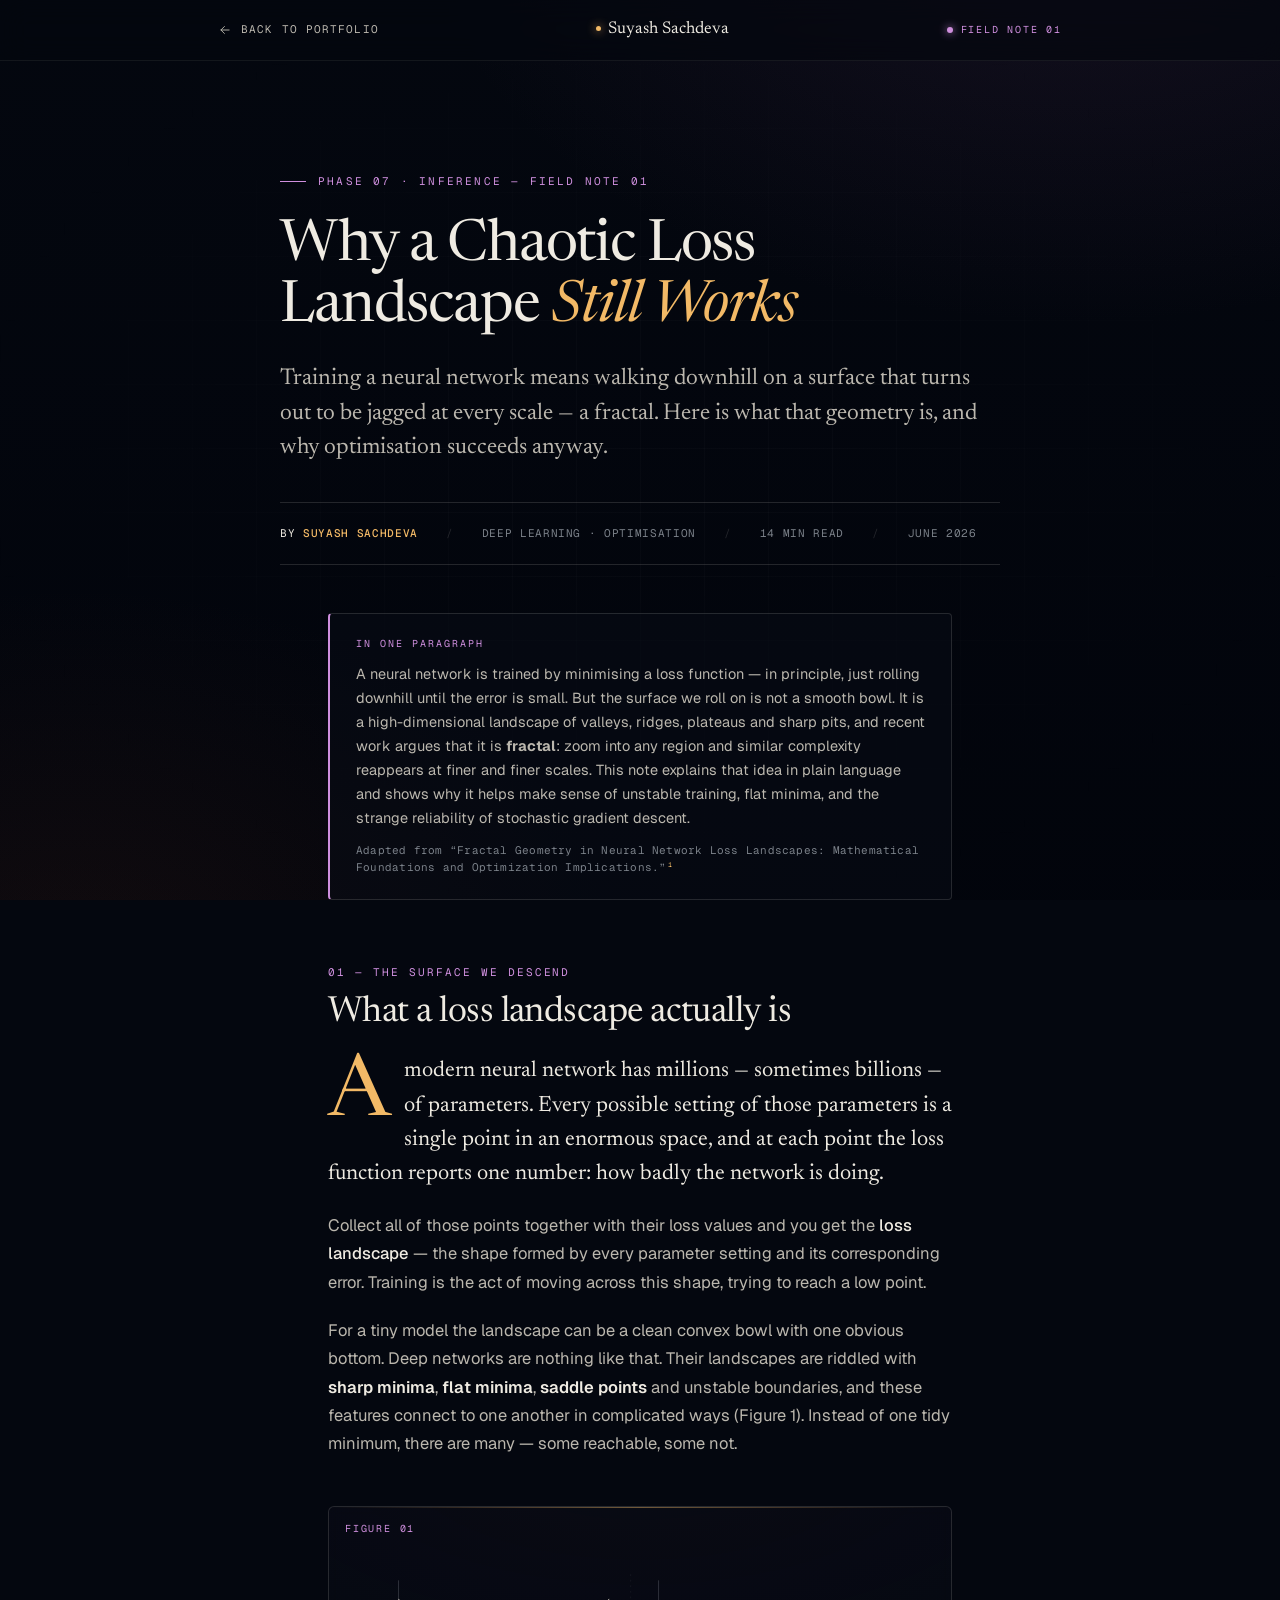
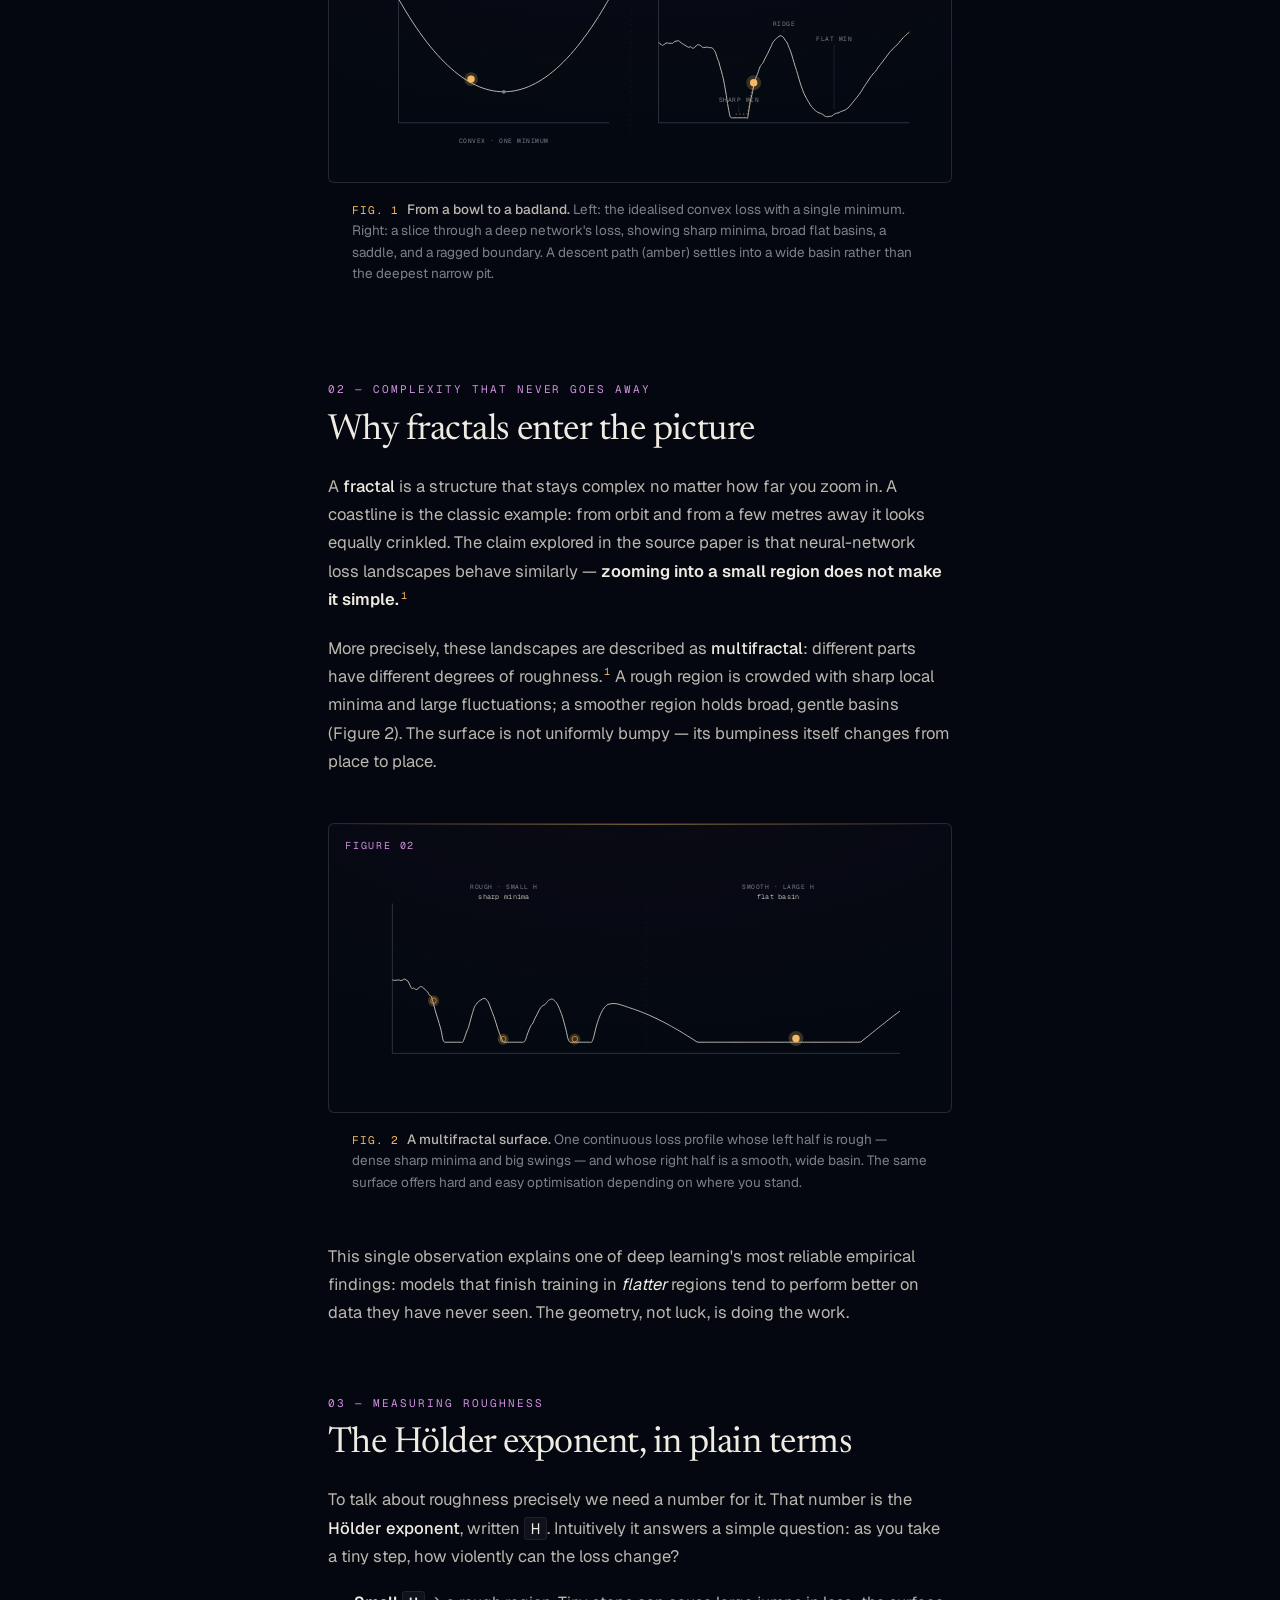
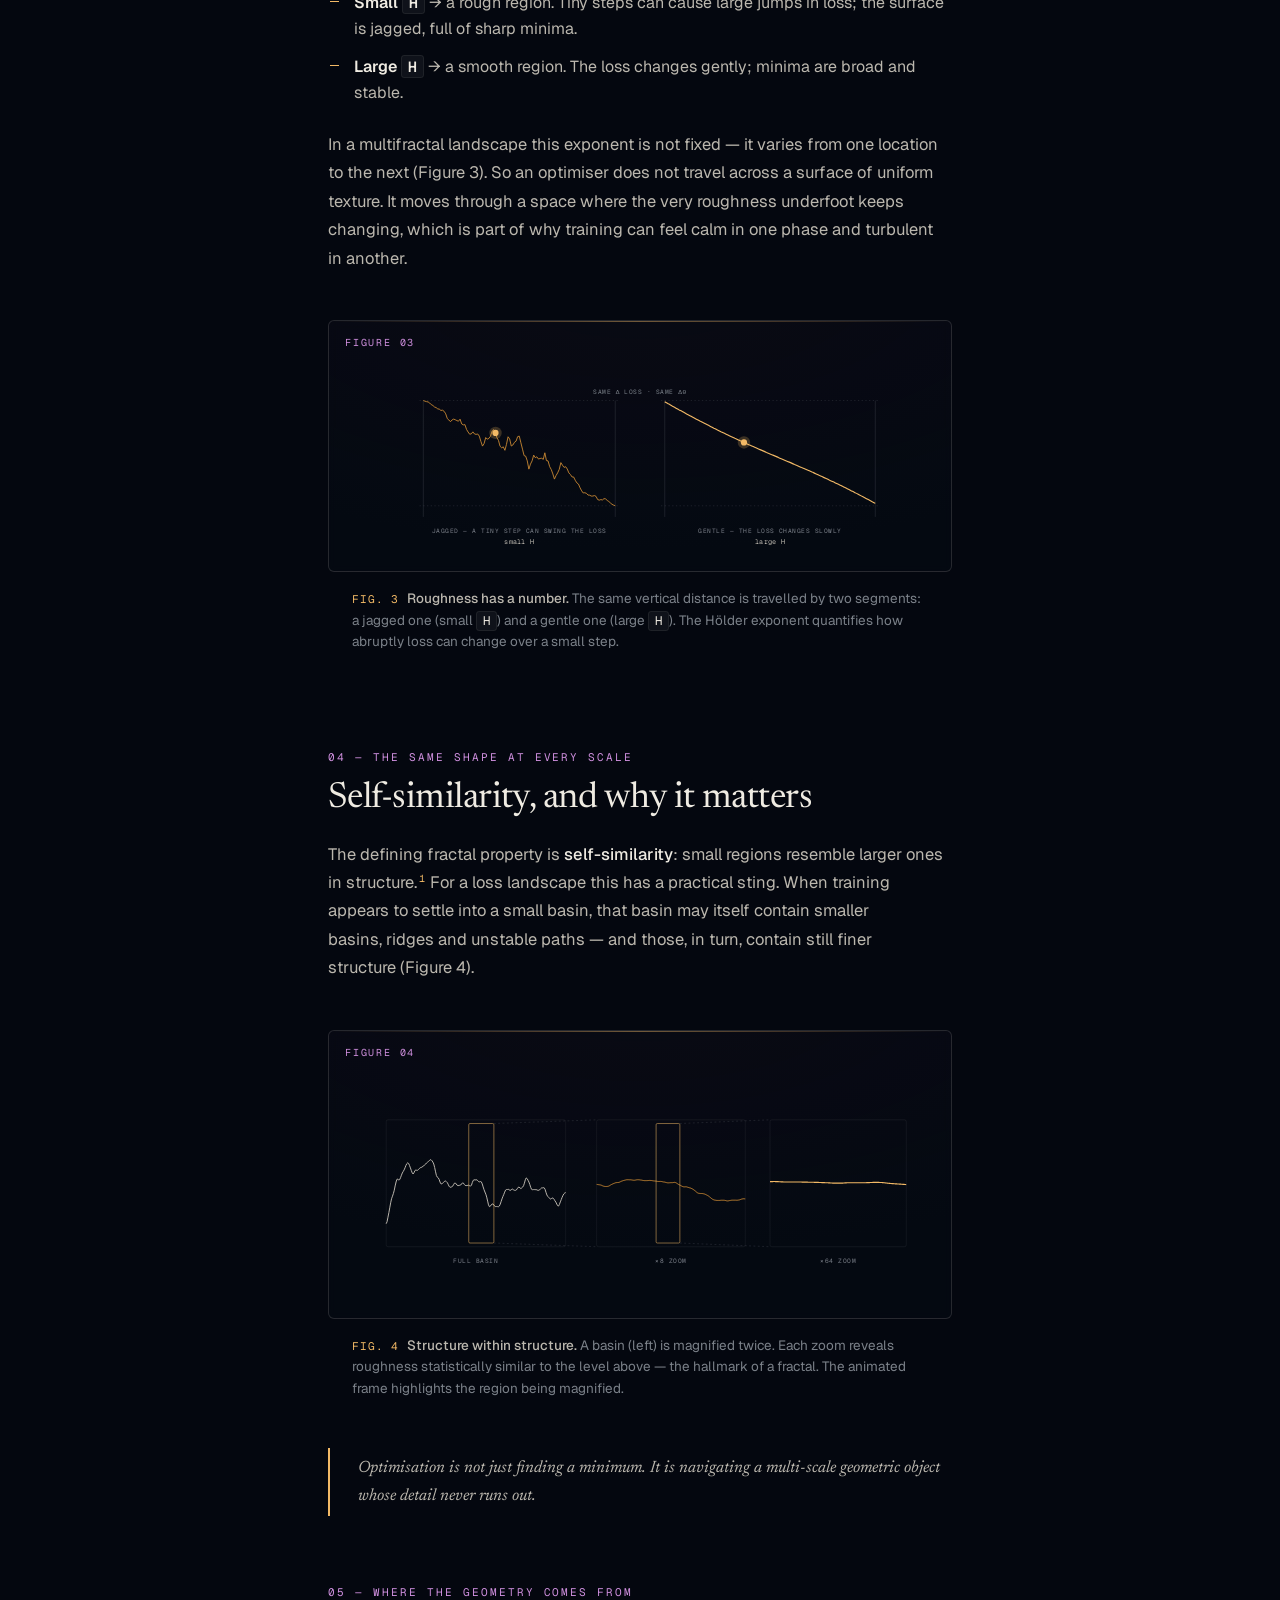
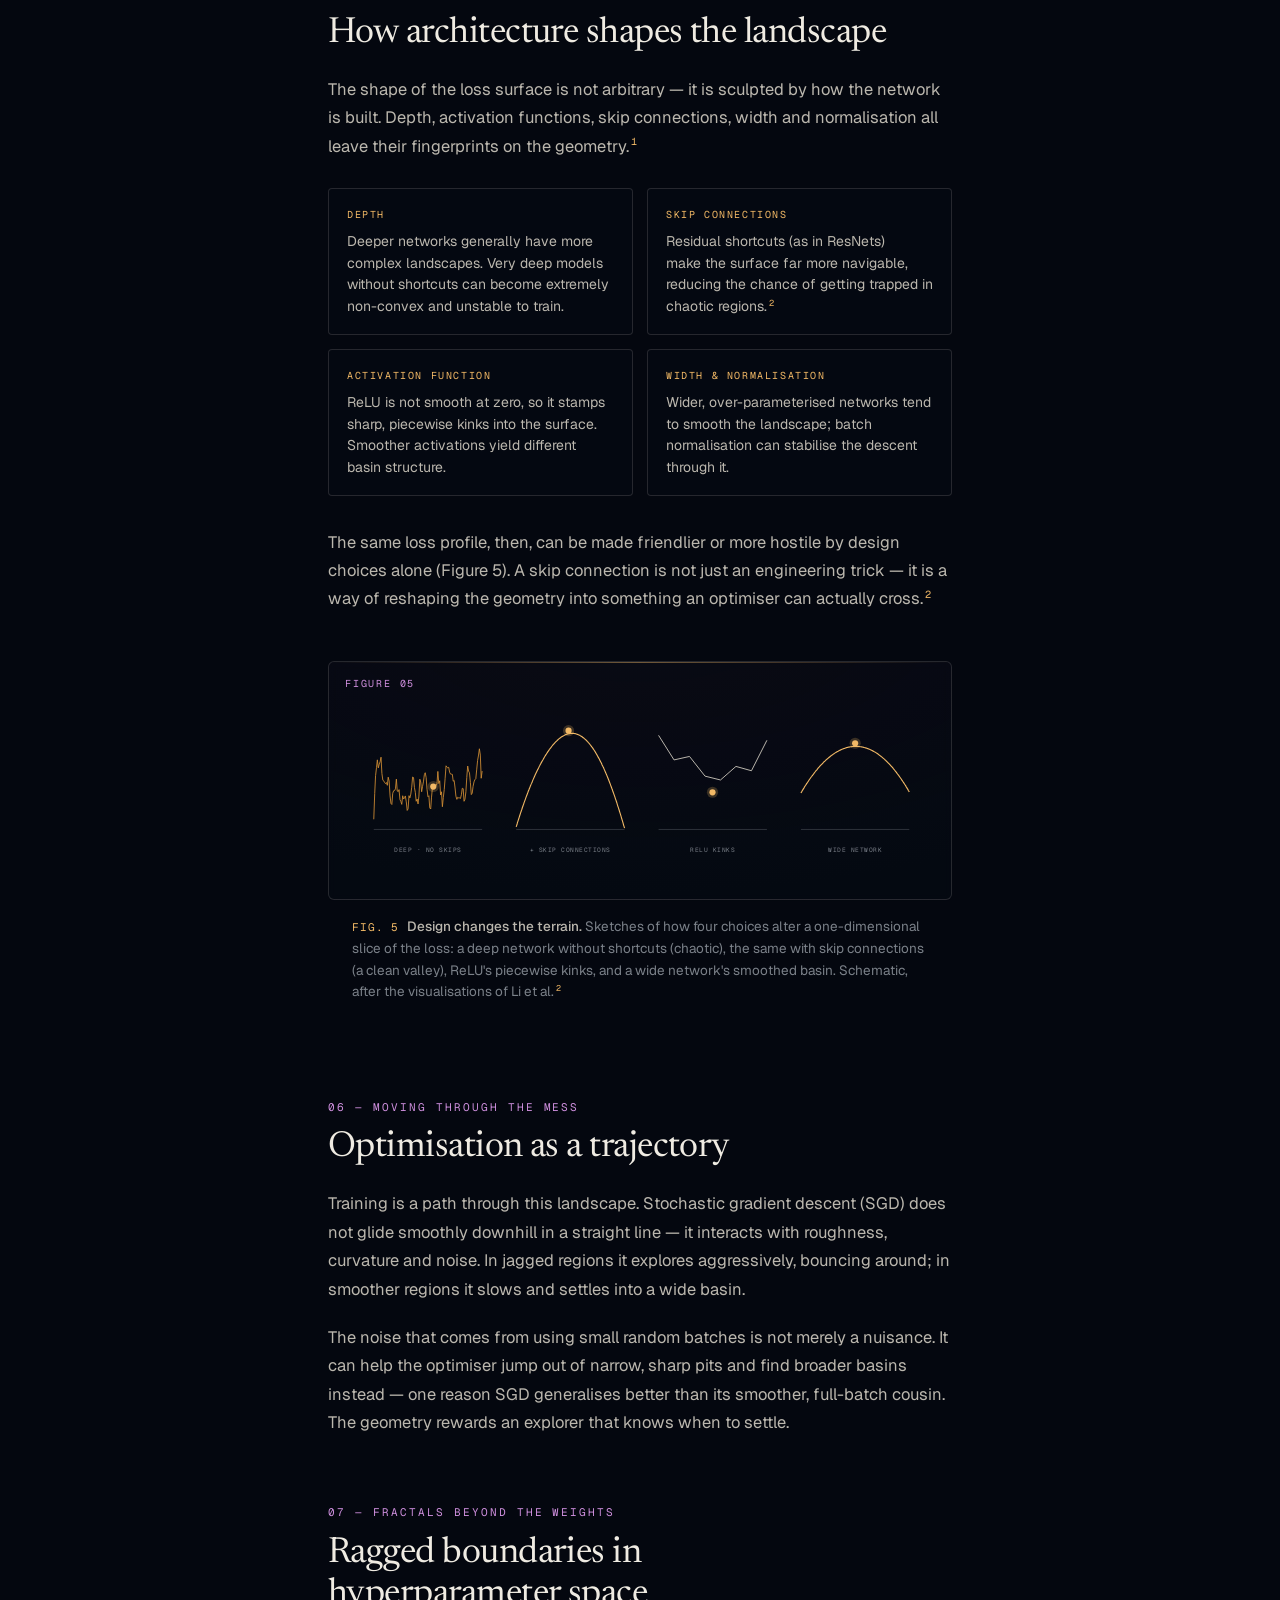
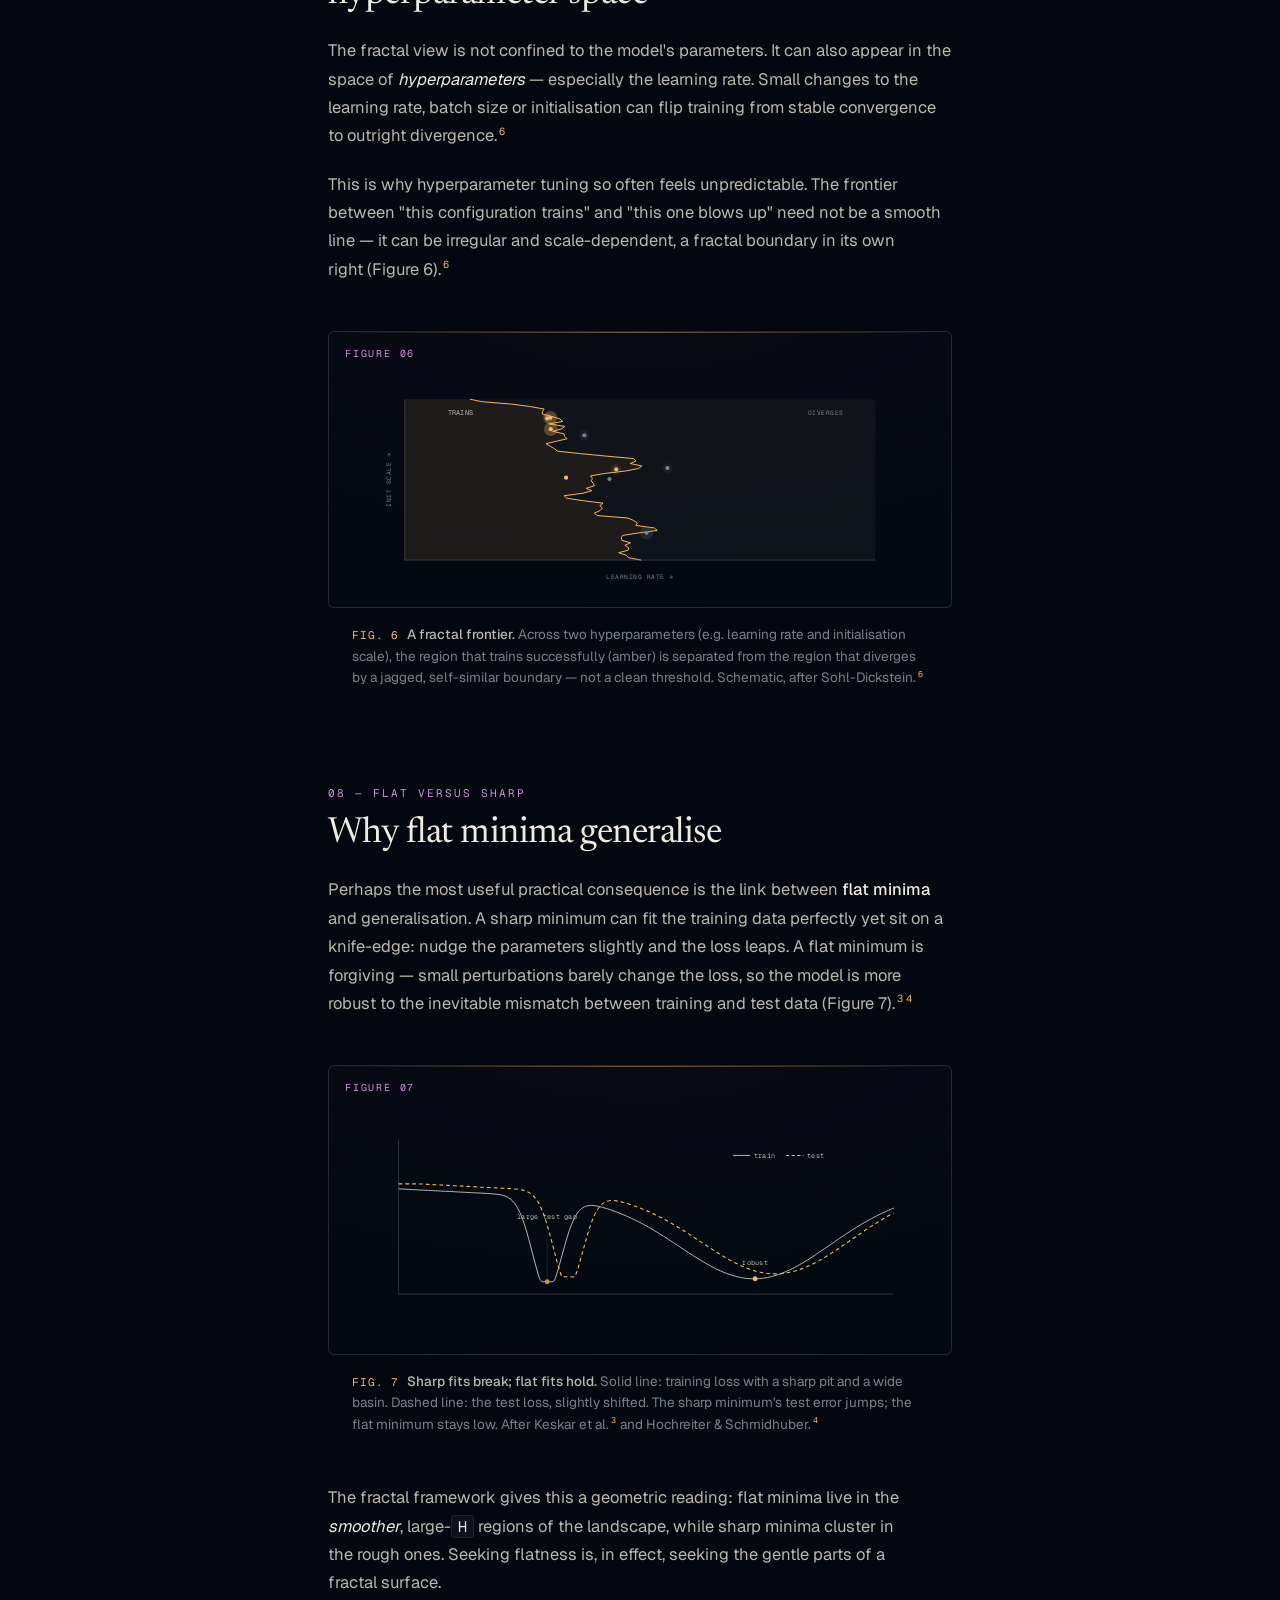
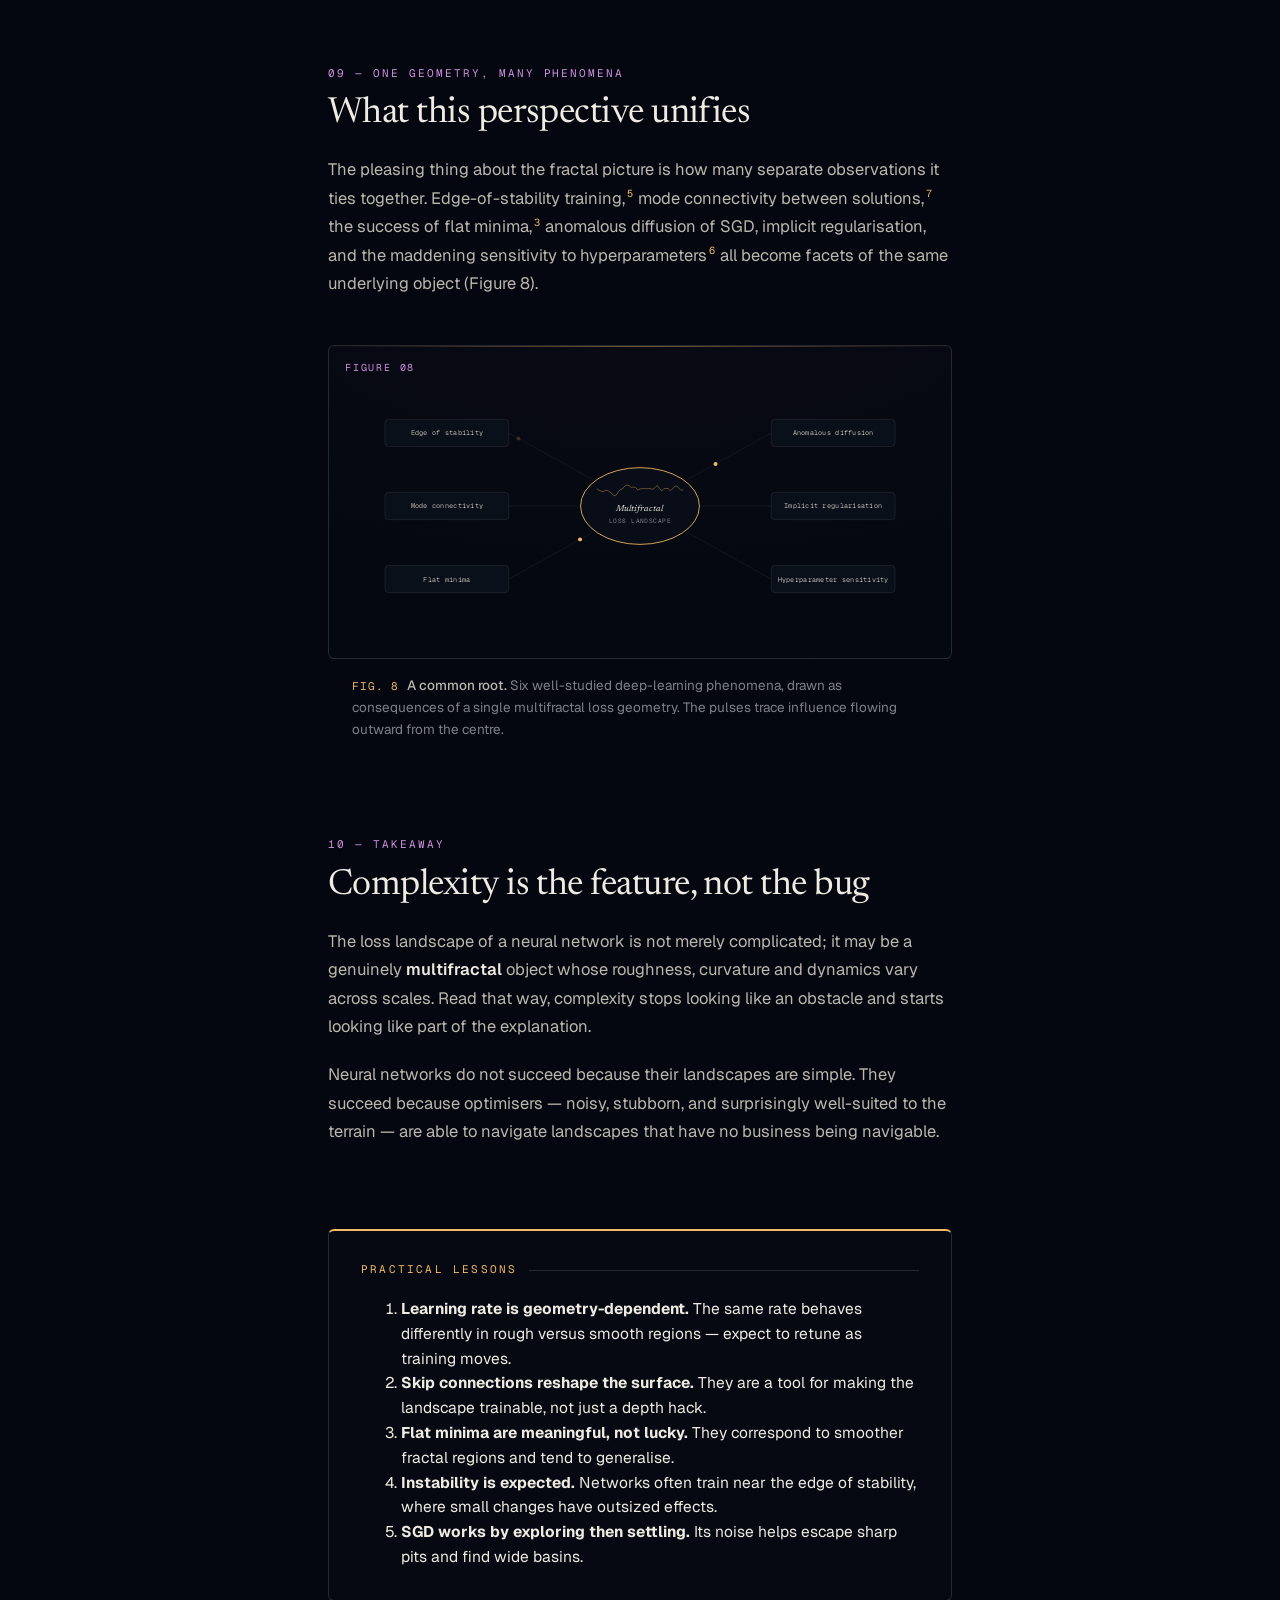
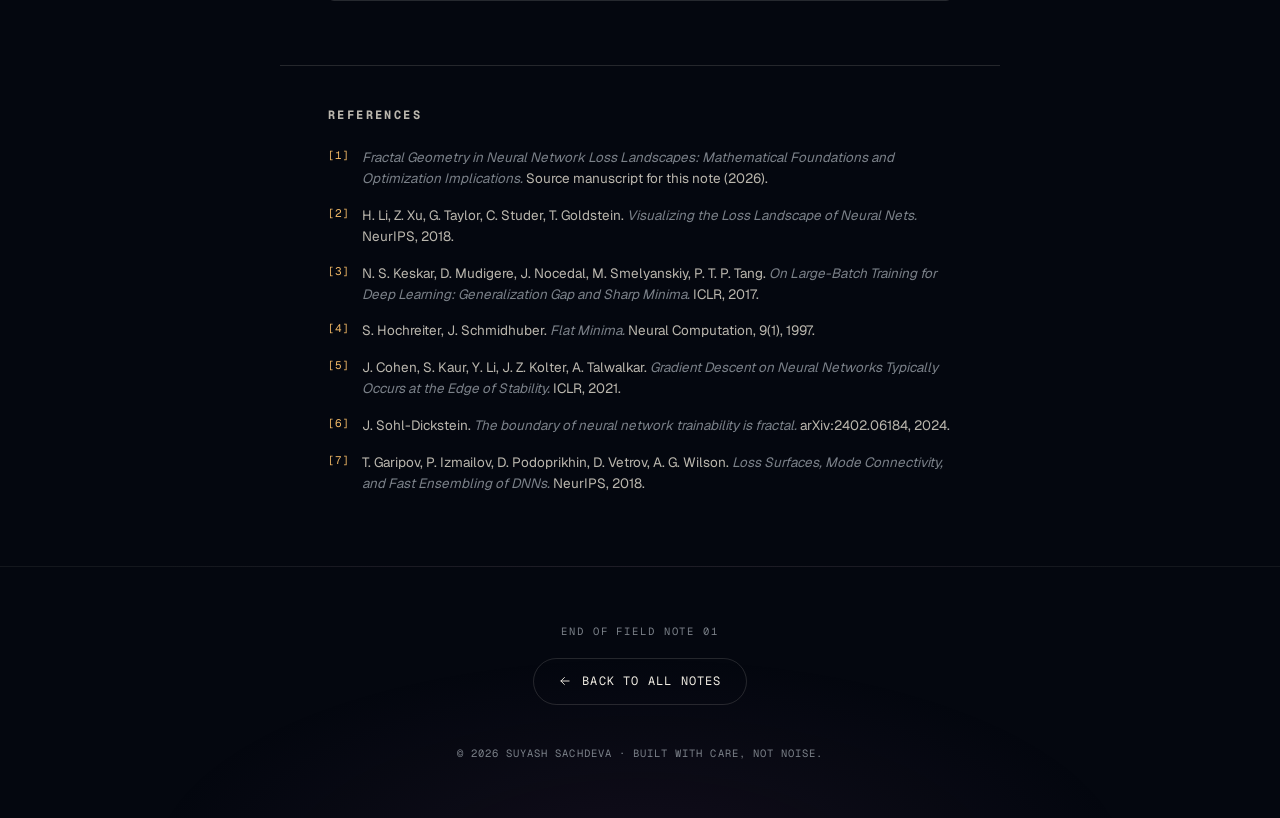
==== blog/fractal-loss-landscapes.html @ 0af4c440 "Add files via upload" ====
<!doctype html>
<html lang="en">
<head>
<meta charset="utf-8" />
<meta name="viewport" content="width=device-width,initial-scale=1" />
<title>Why a Chaotic Loss Landscape Still Works — Field Notes</title>
<meta name="description" content="A plain-language tour of fractal and multifractal geometry in neural-network loss landscapes: roughness, flat minima, the edge of stability, and why SGD navigates the mess so well." />
<link rel="preconnect" href="https://fonts.googleapis.com" />
<link rel="preconnect" href="https://fonts.gstatic.com" crossorigin />
<link href="https://fonts.googleapis.com/css2?family=Newsreader:ital,opsz,wght@0,6..72,400;0,6..72,500;1,6..72,400;1,6..72,500&family=Geist:wght@400;500;600&family=Geist+Mono:wght@400;500&display=swap" rel="stylesheet" />
<link rel="stylesheet" href="blog.css" />
</head>
<body>
<div class="cosmos"></div>
<div class="progress" id="progress"></div>

<!-- ── top bar ─────────────────────────────────────────────────────── -->
<header class="topbar">
  <div class="topbar-inner">
    <a class="back-link" href="../index.html#inference">
      <svg width="14" height="14" viewBox="0 0 24 24" fill="none" stroke="currentColor" stroke-width="1.6" stroke-linecap="round" stroke-linejoin="round"><path d="M19 12H5"/><path d="m11 18-6-6 6-6"/></svg>
      Back to portfolio
    </a>
    <a class="topbar-brand" href="../index.html#top"><span class="dot"></span>Suyash Sachdeva</a>
    <span class="topbar-tag">Field note 01</span>
  </div>
</header>

<main class="shell" data-screen-label="Article">

  <!-- ── header ────────────────────────────────────────────────────── -->
  <div class="hd">
    <div class="hd-inner">
      <span class="eyebrow">Phase 07 · Inference — field note 01</span>
      <h1>Why a Chaotic Loss Landscape <em>Still Works</em></h1>
      <p class="dek">Training a neural network means walking downhill on a surface that turns out to be jagged at every scale — a fractal. Here is what that geometry is, and why optimisation succeeds anyway.</p>
      <div class="byline">
        <span class="who">By <b>Suyash Sachdeva</b></span>
        <span class="sep">/</span>
        <span>Deep Learning · Optimisation</span>
        <span class="sep">/</span>
        <span>14 min read</span>
        <span class="sep">/</span>
        <span>June 2026</span>
      </div>
    </div>
  </div>

  <!-- ── abstract / source ─────────────────────────────────────────── -->
  <div class="abstract">
    <div class="abstract-box reveal">
      <div class="lbl">In one paragraph</div>
      <p>A neural network is trained by minimising a loss function — in principle, just rolling downhill until the error is small. But the surface we roll on is not a smooth bowl. It is a high-dimensional landscape of valleys, ridges, plateaus and sharp pits, and recent work argues that it is <strong>fractal</strong>: zoom into any region and similar complexity reappears at finer and finer scales. This note explains that idea in plain language and shows why it helps make sense of unstable training, flat minima, and the strange reliability of stochastic gradient descent.</p>
      <cite>Adapted from “Fractal Geometry in Neural Network Loss Landscapes: Mathematical Foundations and Optimization Implications.”<a class="cref" href="#ref-1">1</a></cite>
    </div>
  </div>

  <article class="body col">

    <!-- 1 -->
    <section id="s1">
      <span class="sec-num">01 — The surface we descend</span>
      <h2>What a loss landscape actually is</h2>
      <p class="lead"><span class="dropcap">A</span> modern neural network has millions — sometimes billions — of parameters. Every possible setting of those parameters is a single point in an enormous space, and at each point the loss function reports one number: how badly the network is doing.</p>
      <p>Collect all of those points together with their loss values and you get the <span class="term">loss landscape</span> — the shape formed by every parameter setting and its corresponding error. Training is the act of moving across this shape, trying to reach a low point.</p>
      <p>For a tiny model the landscape can be a clean convex bowl with one obvious bottom. Deep networks are nothing like that. Their landscapes are riddled with <strong>sharp minima</strong>, <strong>flat minima</strong>, <strong>saddle points</strong> and unstable boundaries, and these features connect to one another in complicated ways (Figure&nbsp;1). Instead of one tidy minimum, there are many — some reachable, some not.</p>

      <figure class="fig reveal">
        <div class="frame">
          <span class="fig-tag">Figure 01</span>
          <div class="fig-svg-wrap"><svg id="fig1" viewBox="0 0 940 360" role="img" aria-label="A simple convex bowl beside a complex non-convex loss profile"></svg></div>
        </div>
        <figcaption><span class="fc-num">Fig. 1</span><b>From a bowl to a badland.</b> Left: the idealised convex loss with a single minimum. Right: a slice through a deep network's loss, showing sharp minima, broad flat basins, a saddle, and a ragged boundary. A descent path (amber) settles into a wide basin rather than the deepest narrow pit.</figcaption>
      </figure>
    </section>

    <!-- 2 -->
    <section id="s2">
      <span class="sec-num">02 — Complexity that never goes away</span>
      <h2>Why fractals enter the picture</h2>
      <p>A <span class="term">fractal</span> is a structure that stays complex no matter how far you zoom in. A coastline is the classic example: from orbit and from a few metres away it looks equally crinkled. The claim explored in the source paper is that neural-network loss landscapes behave similarly — <strong>zooming into a small region does not make it simple.</strong><a class="cref" href="#ref-1">1</a></p>
      <p>More precisely, these landscapes are described as <span class="term">multifractal</span>: different parts have different degrees of roughness.<a class="cref" href="#ref-1">1</a> A rough region is crowded with sharp local minima and large fluctuations; a smoother region holds broad, gentle basins (Figure&nbsp;2). The surface is not uniformly bumpy — its bumpiness itself changes from place to place.</p>

      <figure class="fig reveal">
        <div class="frame">
          <span class="fig-tag">Figure 02</span>
          <div class="fig-svg-wrap"><svg id="fig2" viewBox="0 0 940 380" role="img" aria-label="A loss profile that is rough on one side and smooth on the other"></svg></div>
        </div>
        <figcaption><span class="fc-num">Fig. 2</span><b>A multifractal surface.</b> One continuous loss profile whose left half is rough — dense sharp minima and big swings — and whose right half is a smooth, wide basin. The same surface offers hard and easy optimisation depending on where you stand.</figcaption>
      </figure>

      <p>This single observation explains one of deep learning's most reliable empirical findings: models that finish training in <em>flatter</em> regions tend to perform better on data they have never seen. The geometry, not luck, is doing the work.</p>
    </section>

    <!-- 3 -->
    <section id="s3">
      <span class="sec-num">03 — Measuring roughness</span>
      <h2>The Hölder exponent, in plain terms</h2>
      <p>To talk about roughness precisely we need a number for it. That number is the <span class="term">Hölder exponent</span>, written <span class="eq">H</span>. Intuitively it answers a simple question: as you take a tiny step, how violently can the loss change?</p>
      <ul>
        <li><strong>Small <span class="eq">H</span></strong> → a rough region. Tiny steps can cause large jumps in loss; the surface is jagged, full of sharp minima.</li>
        <li><strong>Large <span class="eq">H</span></strong> → a smooth region. The loss changes gently; minima are broad and stable.</li>
      </ul>
      <p>In a multifractal landscape this exponent is not fixed — it varies from one location to the next (Figure&nbsp;3). So an optimiser does not travel across a surface of uniform texture. It moves through a space where the very roughness underfoot keeps changing, which is part of why training can feel calm in one phase and turbulent in another.</p>

      <figure class="fig reveal">
        <div class="frame">
          <span class="fig-tag">Figure 03</span>
          <div class="fig-svg-wrap"><svg id="fig3" viewBox="0 0 940 320" role="img" aria-label="Two curve segments, one jagged with small Hölder exponent and one smooth with large exponent"></svg></div>
        </div>
        <figcaption><span class="fc-num">Fig. 3</span><b>Roughness has a number.</b> The same vertical distance is travelled by two segments: a jagged one (small&nbsp;<span class="eq">H</span>) and a gentle one (large&nbsp;<span class="eq">H</span>). The Hölder exponent quantifies how abruptly loss can change over a small step.</figcaption>
      </figure>
    </section>

    <!-- 4 -->
    <section id="s4">
      <span class="sec-num">04 — The same shape at every scale</span>
      <h2>Self-similarity, and why it matters</h2>
      <p>The defining fractal property is <span class="term">self-similarity</span>: small regions resemble larger ones in structure.<a class="cref" href="#ref-1">1</a> For a loss landscape this has a practical sting. When training appears to settle into a small basin, that basin may itself contain smaller basins, ridges and unstable paths — and those, in turn, contain still finer structure (Figure&nbsp;4).</p>

      <figure class="fig reveal">
        <div class="frame">
          <span class="fig-tag">Figure 04</span>
          <div class="fig-svg-wrap"><svg id="fig4" viewBox="0 0 940 380" role="img" aria-label="A rugged curve with a boxed region zoomed in, revealing similar ruggedness, and zoomed again"></svg></div>
        </div>
        <figcaption><span class="fc-num">Fig. 4</span><b>Structure within structure.</b> A basin (left) is magnified twice. Each zoom reveals roughness statistically similar to the level above — the hallmark of a fractal. The animated frame highlights the region being magnified.</figcaption>
      </figure>

      <p class="pull">Optimisation is not just finding a minimum. It is navigating a multi-scale geometric object whose detail never runs out.</p>
    </section>

    <!-- 5 -->
    <section id="s5">
      <span class="sec-num">05 — Where the geometry comes from</span>
      <h2>How architecture shapes the landscape</h2>
      <p>The shape of the loss surface is not arbitrary — it is sculpted by how the network is built. Depth, activation functions, skip connections, width and normalisation all leave their fingerprints on the geometry.<a class="cref" href="#ref-1">1</a></p>

      <div class="cards reveal">
        <div class="card">
          <div class="ct">Depth</div>
          <p class="cb">Deeper networks generally have more complex landscapes. Very deep models without shortcuts can become extremely non-convex and unstable to train.</p>
        </div>
        <div class="card">
          <div class="ct">Skip connections</div>
          <p class="cb">Residual shortcuts (as in ResNets) make the surface far more navigable, reducing the chance of getting trapped in chaotic regions.<a class="cref" href="#ref-2">2</a></p>
        </div>
        <div class="card">
          <div class="ct">Activation function</div>
          <p class="cb">ReLU is not smooth at zero, so it stamps sharp, piecewise kinks into the surface. Smoother activations yield different basin structure.</p>
        </div>
        <div class="card">
          <div class="ct">Width &amp; normalisation</div>
          <p class="cb">Wider, over-parameterised networks tend to smooth the landscape; batch normalisation can stabilise the descent through it.</p>
        </div>
      </div>

      <p>The same loss profile, then, can be made friendlier or more hostile by design choices alone (Figure&nbsp;5). A skip connection is not just an engineering trick — it is a way of reshaping the geometry into something an optimiser can actually cross.<a class="cref" href="#ref-2">2</a></p>

      <figure class="fig reveal">
        <div class="frame">
          <span class="fig-tag">Figure 05</span>
          <div class="fig-svg-wrap"><svg id="fig5" viewBox="0 0 940 300" role="img" aria-label="Four small loss profiles comparing deep-without-skip, with skip connections, ReLU kinks, and wide network"></svg></div>
        </div>
        <figcaption><span class="fc-num">Fig. 5</span><b>Design changes the terrain.</b> Sketches of how four choices alter a one-dimensional slice of the loss: a deep network without shortcuts (chaotic), the same with skip connections (a clean valley), ReLU's piecewise kinks, and a wide network's smoothed basin. Schematic, after the visualisations of Li&nbsp;et&nbsp;al.<a class="cref" href="#ref-2">2</a></figcaption>
      </figure>
    </section>

    <!-- 6 -->
    <section id="s6">
      <span class="sec-num">06 — Moving through the mess</span>
      <h2>Optimisation as a trajectory</h2>
      <p>Training is a path through this landscape. Stochastic gradient descent (SGD) does not glide smoothly downhill in a straight line — it interacts with roughness, curvature and noise. In jagged regions it explores aggressively, bouncing around; in smoother regions it slows and settles into a wide basin.</p>
      <p>The noise that comes from using small random batches is not merely a nuisance. It can help the optimiser jump out of narrow, sharp pits and find broader basins instead — one reason SGD generalises better than its smoother, full-batch cousin. The geometry rewards an explorer that knows when to settle.</p>
    </section>

    <!-- 7 -->
    <section id="s7">
      <span class="sec-num">07 — Fractals beyond the weights</span>
      <h2>Ragged boundaries in hyperparameter space</h2>
      <p>The fractal view is not confined to the model's parameters. It can also appear in the space of <em>hyperparameters</em> — especially the learning rate. Small changes to the learning rate, batch size or initialisation can flip training from stable convergence to outright divergence.<a class="cref" href="#ref-6">6</a></p>
      <p>This is why hyperparameter tuning so often feels unpredictable. The frontier between "this configuration trains" and "this one blows up" need not be a smooth line — it can be irregular and scale-dependent, a fractal boundary in its own right (Figure&nbsp;6).<a class="cref" href="#ref-6">6</a></p>

      <figure class="fig reveal">
        <div class="frame">
          <span class="fig-tag">Figure 06</span>
          <div class="fig-svg-wrap"><svg id="fig6" viewBox="0 0 940 360" role="img" aria-label="A ragged fractal boundary separating trainable from divergent hyperparameter settings"></svg></div>
        </div>
        <figcaption><span class="fc-num">Fig. 6</span><b>A fractal frontier.</b> Across two hyperparameters (e.g. learning rate and initialisation scale), the region that trains successfully (amber) is separated from the region that diverges by a jagged, self-similar boundary — not a clean threshold. Schematic, after Sohl-Dickstein.<a class="cref" href="#ref-6">6</a></figcaption>
      </figure>
    </section>

    <!-- 8 -->
    <section id="s8">
      <span class="sec-num">08 — Flat versus sharp</span>
      <h2>Why flat minima generalise</h2>
      <p>Perhaps the most useful practical consequence is the link between <span class="term">flat minima</span> and generalisation. A sharp minimum can fit the training data perfectly yet sit on a knife-edge: nudge the parameters slightly and the loss leaps. A flat minimum is forgiving — small perturbations barely change the loss, so the model is more robust to the inevitable mismatch between training and test data (Figure&nbsp;7).<a class="cref" href="#ref-3">3</a><a class="cref" href="#ref-4">4</a></p>

      <figure class="fig reveal">
        <div class="frame">
          <span class="fig-tag">Figure 07</span>
          <div class="fig-svg-wrap"><svg id="fig7" viewBox="0 0 940 380" role="img" aria-label="A sharp minimum and a flat minimum, with a shifted test curve showing the sharp one degrades"></svg></div>
        </div>
        <figcaption><span class="fc-num">Fig. 7</span><b>Sharp fits break; flat fits hold.</b> Solid line: training loss with a sharp pit and a wide basin. Dashed line: the test loss, slightly shifted. The sharp minimum's test error jumps; the flat minimum stays low. After Keskar&nbsp;et&nbsp;al.<a class="cref" href="#ref-3">3</a> and Hochreiter&nbsp;&amp;&nbsp;Schmidhuber.<a class="cref" href="#ref-4">4</a></figcaption>
      </figure>

      <p>The fractal framework gives this a geometric reading: flat minima live in the <em>smoother</em>, large-<span class="eq">H</span> regions of the landscape, while sharp minima cluster in the rough ones. Seeking flatness is, in effect, seeking the gentle parts of a fractal surface.</p>
    </section>

    <!-- 9 -->
    <section id="s9">
      <span class="sec-num">09 — One geometry, many phenomena</span>
      <h2>What this perspective unifies</h2>
      <p>The pleasing thing about the fractal picture is how many separate observations it ties together. Edge-of-stability training,<a class="cref" href="#ref-5">5</a> mode connectivity between solutions,<a class="cref" href="#ref-7">7</a> the success of flat minima,<a class="cref" href="#ref-3">3</a> anomalous diffusion of SGD, implicit regularisation, and the maddening sensitivity to hyperparameters<a class="cref" href="#ref-6">6</a> all become facets of the same underlying object (Figure&nbsp;8).</p>

      <figure class="fig reveal">
        <div class="frame">
          <span class="fig-tag">Figure 08</span>
          <div class="fig-svg-wrap"><svg id="fig8" viewBox="0 0 940 420" role="img" aria-label="A hub diagram connecting a fractal loss landscape to six deep-learning phenomena"></svg></div>
        </div>
        <figcaption><span class="fc-num">Fig. 8</span><b>A common root.</b> Six well-studied deep-learning phenomena, drawn as consequences of a single multifractal loss geometry. The pulses trace influence flowing outward from the centre.</figcaption>
      </figure>
    </section>

    <!-- 10 -->
    <section id="s10">
      <span class="sec-num">10 — Takeaway</span>
      <h2>Complexity is the feature, not the bug</h2>
      <p>The loss landscape of a neural network is not merely complicated; it may be a genuinely <strong>multifractal</strong> object whose roughness, curvature and dynamics vary across scales. Read that way, complexity stops looking like an obstacle and starts looking like part of the explanation.</p>
      <p>Neural networks do not succeed because their landscapes are simple. They succeed because optimisers — noisy, stubborn, and surprisingly well-suited to the terrain — are able to navigate landscapes that have no business being navigable.</p>
    </section>
  </article>

  <!-- ── takeaways box ─────────────────────────────────────────────── -->
  <div class="takeaways">
    <div class="takeaways-box reveal">
      <div class="lbl">Practical lessons</div>
      <ol>
        <li><strong>Learning rate is geometry-dependent.</strong> The same rate behaves differently in rough versus smooth regions — expect to retune as training moves.</li>
        <li><strong>Skip connections reshape the surface.</strong> They are a tool for making the landscape trainable, not just a depth hack.</li>
        <li><strong>Flat minima are meaningful, not lucky.</strong> They correspond to smoother fractal regions and tend to generalise.</li>
        <li><strong>Instability is expected.</strong> Networks often train near the edge of stability, where small changes have outsized effects.</li>
        <li><strong>SGD works by exploring then settling.</strong> Its noise helps escape sharp pits and find wide basins.</li>
      </ol>
    </div>
  </div>

  <!-- ── references ────────────────────────────────────────────────── -->
  <section class="refs reveal" aria-label="References">
    <h2>References</h2>
    <ol>
      <li id="ref-1"><cite>Fractal Geometry in Neural Network Loss Landscapes: Mathematical Foundations and Optimization Implications.</cite> Source manuscript for this note (2026).</li>
      <li id="ref-2">H. Li, Z. Xu, G. Taylor, C. Studer, T. Goldstein. <cite>Visualizing the Loss Landscape of Neural Nets.</cite> NeurIPS, 2018.</li>
      <li id="ref-3">N. S. Keskar, D. Mudigere, J. Nocedal, M. Smelyanskiy, P. T. P. Tang. <cite>On Large-Batch Training for Deep Learning: Generalization Gap and Sharp Minima.</cite> ICLR, 2017.</li>
      <li id="ref-4">S. Hochreiter, J. Schmidhuber. <cite>Flat Minima.</cite> Neural Computation, 9(1), 1997.</li>
      <li id="ref-5">J. Cohen, S. Kaur, Y. Li, J. Z. Kolter, A. Talwalkar. <cite>Gradient Descent on Neural Networks Typically Occurs at the Edge of Stability.</cite> ICLR, 2021.</li>
      <li id="ref-6">J. Sohl-Dickstein. <cite>The boundary of neural network trainability is fractal.</cite> arXiv:2402.06184, 2024.</li>
      <li id="ref-7">T. Garipov, P. Izmailov, D. Podoprikhin, D. Vetrov, A. G. Wilson. <cite>Loss Surfaces, Mode Connectivity, and Fast Ensembling of DNNs.</cite> NeurIPS, 2018.</li>
    </ol>
  </section>

  <!-- ── footer ────────────────────────────────────────────────────── -->
  <footer class="foot">
    <div class="foot-inner">
      <div class="fnote">End of field note 01</div>
      <a class="foot-back" href="../index.html#inference">
        <svg width="14" height="14" viewBox="0 0 24 24" fill="none" stroke="currentColor" stroke-width="1.6" stroke-linecap="round" stroke-linejoin="round"><path d="M19 12H5"/><path d="m11 18-6-6 6-6"/></svg>
        Back to all notes
      </a>
      <div class="foot-meta">© 2026 Suyash Sachdeva · Built with care, not noise.</div>
    </div>
  </footer>

</main>

<script src="blog.js"></script>
</body>
</html>
---- blog/blog.css ----
/* ─────────────────────────────────────────────────────────────────────
   Field Notes · article styles
   Shares the design language of the portfolio: cosmos backdrop,
   Newsreader serif / Geist sans / Geist Mono, amber accent.
   ───────────────────────────────────────────────────────────────────── */
:root {
  --bg:        oklch(13% 0.02 260);
  --bg-soft:   oklch(16% 0.022 260);
  --bg-card:   oklch(17% 0.024 260);
  --ink:       oklch(94% 0.012 85);
  --ink-mute:  oklch(78% 0.014 85);
  --ink-dim:   oklch(60% 0.014 260);
  --line:      oklch(94% 0.012 85 / 0.14);
  --line-soft: oklch(94% 0.012 85 / 0.07);
  --accent:    oklch(82% 0.12 75);
  --accent-d:  oklch(70% 0.13 70);
  /* Inference phase hue (this note lives under Phase 07) */
  --phase:     oklch(74% 0.13 320);
  --serif: "Newsreader", "Iowan Old Style", "Palatino Linotype", Georgia, serif;
  --sans:  "Geist", ui-sans-serif, system-ui, sans-serif;
  --mono:  "Geist Mono", ui-monospace, "SF Mono", Menlo, monospace;
  --measure: 70ch;
  --colw: 720px;
  --figw: 940px;
  --pad: clamp(20px, 5vw, 48px);
}
* { box-sizing: border-box; }
html, body { margin: 0; padding: 0; }
html { scroll-behavior: smooth; }
body {
  background: var(--bg);
  color: var(--ink);
  font-family: var(--sans);
  font-size: 15.5px;
  line-height: 1.6;
  -webkit-font-smoothing: antialiased;
  text-rendering: optimizeLegibility;
  overflow-x: hidden;
}

/* ── cosmos backdrop (matches index) ───────────────────────────────── */
.cosmos {
  position: fixed;
  inset: 0;
  z-index: 0;
  pointer-events: none;
  background:
    radial-gradient(1100px 720px at 84% -12%, oklch(40% 0.09 320 / 0.20), transparent 60%),
    radial-gradient(900px 640px at 6% 108%, oklch(38% 0.08 40 / 0.16), transparent 60%),
    linear-gradient(180deg, oklch(13% 0.02 260) 0%, oklch(11% 0.022 260) 100%);
}
.cosmos::after {
  content: "";
  position: absolute;
  inset: 0;
  background-image:
    linear-gradient(oklch(94% 0.01 85 / 0.022) 1px, transparent 1px),
    linear-gradient(90deg, oklch(94% 0.01 85 / 0.022) 1px, transparent 1px);
  background-size: 64px 64px;
  mask: radial-gradient(ellipse at center, black 18%, transparent 78%);
}

/* ── reading-progress bar ──────────────────────────────────────────── */
.progress {
  position: fixed;
  top: 0; left: 0;
  height: 2px;
  width: 0%;
  background: linear-gradient(90deg, var(--accent), var(--phase));
  z-index: 80;
  box-shadow: 0 0 12px var(--accent);
  transition: width .12s linear;
}

/* ── top bar ───────────────────────────────────────────────────────── */
.topbar {
  position: sticky;
  top: 0;
  z-index: 60;
  backdrop-filter: blur(14px);
  -webkit-backdrop-filter: blur(14px);
  background: oklch(13% 0.02 260 / 0.66);
  border-bottom: 1px solid var(--line-soft);
}
.topbar-inner {
  max-width: var(--figw);
  margin: 0 auto;
  padding: 0 var(--pad);
  height: 60px;
  display: flex;
  align-items: center;
  justify-content: space-between;
  gap: 16px;
}
.back-link {
  display: inline-flex;
  align-items: center;
  gap: 9px;
  color: var(--ink-mute);
  text-decoration: none;
  font-family: var(--mono);
  font-size: 11px;
  letter-spacing: 0.1em;
  text-transform: uppercase;
  transition: color .2s, gap .2s;
}
.back-link:hover { color: var(--accent); gap: 13px; }
.back-link svg { transition: transform .2s; }
.back-link:hover svg { transform: translateX(-2px); }
.topbar-brand {
  font-family: var(--serif);
  font-size: 17px;
  color: var(--ink);
  text-decoration: none;
  white-space: nowrap;
}
.topbar-brand .dot {
  display: inline-block;
  width: 5px; height: 5px;
  background: var(--accent);
  border-radius: 50%;
  margin: 0 7px 2px 0;
  vertical-align: middle;
  box-shadow: 0 0 10px var(--accent);
}
.topbar-tag {
  font-family: var(--mono);
  font-size: 10px;
  letter-spacing: 0.18em;
  text-transform: uppercase;
  color: var(--phase);
  display: inline-flex;
  align-items: center;
  gap: 8px;
}
.topbar-tag::before {
  content: "";
  width: 6px; height: 6px;
  border-radius: 50%;
  background: var(--phase);
  box-shadow: 0 0 9px var(--phase);
}
@media (max-width: 640px) { .topbar-tag { display: none; } }

/* ── layout shell ──────────────────────────────────────────────────── */
.shell { position: relative; z-index: 2; }
.col {
  max-width: var(--colw);
  margin: 0 auto;
  padding: 0 var(--pad);
}

/* ── article header ────────────────────────────────────────────────── */
.hd {
  max-width: var(--figw);
  margin: 0 auto;
  padding: clamp(56px, 9vw, 104px) var(--pad) 0;
}
.hd-inner { max-width: var(--colw); margin: 0 auto; }
.eyebrow {
  font-family: var(--mono);
  font-size: 11px;
  letter-spacing: 0.2em;
  text-transform: uppercase;
  color: var(--phase);
  display: inline-flex;
  align-items: center;
  gap: 12px;
  margin-bottom: 26px;
}
.eyebrow::before {
  content: "";
  width: 26px; height: 1px;
  background: var(--phase);
}
.hd h1 {
  font-family: var(--serif);
  font-weight: 400;
  font-size: clamp(34px, 5.4vw, 58px);
  line-height: 1.05;
  letter-spacing: -0.02em;
  margin: 0 0 24px;
  text-wrap: balance;
}
.hd h1 em { font-style: italic; color: var(--accent); }
.dek {
  font-family: var(--serif);
  font-size: clamp(18px, 2.1vw, 23px);
  line-height: 1.5;
  color: var(--ink-mute);
  margin: 0 0 36px;
  max-width: 60ch;
  text-wrap: pretty;
}
.byline {
  display: flex;
  flex-wrap: wrap;
  gap: 10px 28px;
  align-items: center;
  padding: 22px 0;
  border-top: 1px solid var(--line);
  border-bottom: 1px solid var(--line);
  font-family: var(--mono);
  font-size: 11px;
  letter-spacing: 0.06em;
  text-transform: uppercase;
  color: var(--ink-dim);
}
.byline .who { color: var(--ink); }
.byline .sep { color: var(--line); }
.byline .who b { color: var(--accent); font-weight: 500; }

/* ── source / abstract callout ─────────────────────────────────────── */
.abstract {
  margin: 48px auto 0;
  max-width: var(--colw);
  padding: 0 var(--pad);
}
.abstract-box {
  border: 1px solid var(--line);
  border-left: 2px solid var(--phase);
  border-radius: 4px;
  background: oklch(16% 0.022 260 / 0.5);
  padding: 22px 26px;
}
.abstract-box .lbl {
  font-family: var(--mono);
  font-size: 10px;
  letter-spacing: 0.2em;
  text-transform: uppercase;
  color: var(--phase);
  margin-bottom: 10px;
}
.abstract-box p {
  margin: 0;
  font-size: 14.5px;
  color: var(--ink-mute);
  line-height: 1.65;
}
.abstract-box cite {
  display: block;
  margin-top: 12px;
  font-style: normal;
  font-family: var(--mono);
  font-size: 11px;
  color: var(--ink-dim);
  letter-spacing: 0.02em;
}

/* ── body typography ───────────────────────────────────────────────── */
.body { padding-top: 24px; padding-bottom: 40px; }
.body section { padding: 40px 0 8px; scroll-margin-top: 84px; }
.sec-num {
  font-family: var(--mono);
  font-size: 11px;
  letter-spacing: 0.18em;
  text-transform: uppercase;
  color: var(--phase);
  display: block;
  margin-bottom: 12px;
}
.body h2 {
  font-family: var(--serif);
  font-weight: 400;
  font-size: clamp(26px, 3.4vw, 36px);
  line-height: 1.14;
  letter-spacing: -0.015em;
  margin: 0 0 20px;
  text-wrap: balance;
}
.body h3 {
  font-family: var(--serif);
  font-weight: 500;
  font-size: 20px;
  line-height: 1.3;
  margin: 34px 0 10px;
  color: var(--ink);
}
.body p {
  margin: 0 0 20px;
  color: var(--ink-mute);
  font-size: 16.5px;
  line-height: 1.72;
  max-width: var(--measure);
  text-wrap: pretty;
}
.body p strong, .body li strong { color: var(--ink); font-weight: 600; }
.body p em { color: var(--ink); font-style: italic; }
.lead {
  font-family: var(--serif);
  font-size: clamp(19px, 2.3vw, 22px) !important;
  line-height: 1.55 !important;
  color: var(--ink) !important;
}
.lead .dropcap {
  float: left;
  font-family: var(--serif);
  font-size: 3.9em;
  line-height: 0.82;
  padding: 6px 14px 0 0;
  color: var(--accent);
  font-style: normal;
}

.body ul, .body ol {
  margin: 0 0 24px;
  padding: 0;
  list-style: none;
  max-width: var(--measure);
}
.body ul li, .body ol li {
  position: relative;
  padding-left: 26px;
  margin-bottom: 12px;
  color: var(--ink-mute);
  font-size: 16px;
  line-height: 1.62;
}
.body ul li::before {
  content: "";
  position: absolute;
  left: 2px; top: 11px;
  width: 9px; height: 1px;
  background: var(--accent);
}
.body ol { counter-reset: li; }
.body ol li::before {
  counter-increment: li;
  content: counter(li, decimal-leading-zero);
  position: absolute;
  left: 0; top: 1px;
  font-family: var(--mono);
  font-size: 11px;
  color: var(--accent);
  letter-spacing: 0.04em;
}

/* inline term + math */
.term { color: var(--ink); font-weight: 500; }
.eq {
  font-family: var(--mono);
  font-size: 0.92em;
  color: var(--ink);
  background: oklch(94% 0.012 85 / 0.05);
  border: 1px solid var(--line-soft);
  border-radius: 3px;
  padding: 1px 6px;
  white-space: nowrap;
}
/* superscript citation marker */
.cref {
  font-family: var(--mono);
  font-size: 0.62em;
  vertical-align: super;
  line-height: 0;
  color: var(--accent);
  text-decoration: none;
  padding: 0 1px;
  margin-left: 1px;
}
.cref:hover { text-decoration: underline; }
/* link */
.lnk {
  color: var(--ink);
  text-decoration: none;
  background-image: linear-gradient(var(--accent), var(--accent));
  background-size: 100% 1px;
  background-repeat: no-repeat;
  background-position: 0 100%;
  transition: color .2s;
}
.lnk:hover { color: var(--accent); }

/* pull quote */
.pull {
  margin: 40px 0;
  padding: 6px 0 6px 28px;
  border-left: 2px solid var(--accent);
  font-family: var(--serif);
  font-size: clamp(21px, 2.6vw, 27px);
  line-height: 1.4;
  color: var(--ink);
  font-style: italic;
  max-width: 60ch;
  text-wrap: pretty;
}

/* ── figures ───────────────────────────────────────────────────────── */
figure.fig {
  margin: 48px auto;
  max-width: var(--figw);
}
figure.fig .frame {
  position: relative;
  border: 1px solid var(--line);
  border-radius: 6px;
  background:
    radial-gradient(900px 400px at 50% -20%, oklch(20% 0.03 320 / 0.22), transparent 70%),
    oklch(15% 0.02 260 / 0.55);
  overflow: hidden;
  backdrop-filter: blur(4px);
  -webkit-backdrop-filter: blur(4px);
}
figure.fig .frame::before {
  content: "";
  position: absolute;
  top: 0; left: 0; right: 0;
  height: 1px;
  background: linear-gradient(90deg, transparent, var(--accent), transparent);
  opacity: 0.45;
}
.fig-tag {
  position: absolute;
  top: 14px; left: 16px;
  font-family: var(--mono);
  font-size: 10px;
  letter-spacing: 0.18em;
  text-transform: uppercase;
  color: var(--phase);
  z-index: 2;
}
.fig-svg-wrap {
  width: 100%;
  padding: 30px 20px 22px;
}
.fig-svg-wrap svg { width: 100%; height: auto; display: block; overflow: visible; }
figcaption {
  margin: 16px auto 0;
  max-width: 64ch;
  font-size: 13.5px;
  line-height: 1.6;
  color: var(--ink-dim);
  padding: 0 var(--pad);
}
figcaption .fc-num {
  font-family: var(--mono);
  font-size: 11px;
  letter-spacing: 0.08em;
  text-transform: uppercase;
  color: var(--accent);
  margin-right: 8px;
}
figcaption b { color: var(--ink-mute); font-weight: 500; }
@media (min-width: 1000px) {
  figcaption { padding: 0; }
}

/* svg shared diagram classes (driven by blog.js) */
.d-axis    { stroke: var(--ink-dim); stroke-opacity: .55; stroke-width: 1; }
.d-grid    { stroke: var(--line); stroke-width: .7; }
.d-curve   { fill: none; stroke: var(--ink-mute); stroke-width: 1.6; }
.d-curve-2 { fill: none; stroke: var(--accent); stroke-width: 1.8; }
.d-rough   { fill: none; stroke: var(--accent-d); stroke-width: 1.4; }
.d-ball    { fill: var(--accent); }
.d-ball-glow { fill: var(--accent); opacity: .22; }
.d-label   { font-family: var(--mono); font-size: 11px; fill: var(--ink-mute); letter-spacing: .04em; }
.d-label-dim { font-family: var(--mono); font-size: 10px; fill: var(--ink-dim); letter-spacing: .08em; text-transform: uppercase; }
.d-annot   { font-family: var(--serif); font-size: 14px; fill: var(--ink); font-style: italic; }
.d-tick    { stroke: var(--ink-dim); stroke-opacity: .4; stroke-width: .8; }
.d-fill    { fill: var(--accent); opacity: .08; }
.d-fill-soft { fill: var(--ink-mute); opacity: .05; }

/* ── two-column factor cards (architecture) ────────────────────────── */
.cards {
  display: grid;
  grid-template-columns: repeat(2, 1fr);
  gap: 14px;
  margin: 28px auto 32px;
  max-width: var(--measure);
}
@media (max-width: 620px) { .cards { grid-template-columns: 1fr; } }
.card {
  border: 1px solid var(--line);
  border-radius: 4px;
  padding: 18px 18px 16px;
  background: oklch(15% 0.02 260 / 0.4);
  transition: border-color .25s, transform .25s;
}
.card:hover { border-color: var(--accent); transform: translateY(-2px); }
.card .ct {
  font-family: var(--mono);
  font-size: 10px;
  letter-spacing: 0.16em;
  text-transform: uppercase;
  color: var(--accent);
  margin-bottom: 8px;
}
.card .cb { font-size: 14px; color: var(--ink-mute); line-height: 1.55; margin: 0; }

/* ── takeaways ─────────────────────────────────────────────────────── */
.takeaways {
  margin: 16px auto 0;
  max-width: var(--colw);
  padding: 0 var(--pad);
}
.takeaways-box {
  border: 1px solid var(--line);
  border-top: 2px solid var(--accent);
  border-radius: 6px;
  background: oklch(16% 0.022 260 / 0.5);
  padding: 30px 32px;
}
.takeaways-box .lbl {
  font-family: var(--mono);
  font-size: 11px;
  letter-spacing: 0.2em;
  text-transform: uppercase;
  color: var(--accent);
  margin-bottom: 18px;
  display: flex;
  align-items: center;
  gap: 12px;
}
.takeaways-box .lbl::after {
  content: "";
  flex: 1; height: 1px; background: var(--line);
}
.takeaways-box ol { max-width: none; margin: 0; }
.takeaways-box ol li { font-size: 15.5px; color: var(--ink); }

/* ── references ────────────────────────────────────────────────────── */
.refs {
  margin: 64px auto 0;
  max-width: var(--colw);
  padding: 40px var(--pad) 0;
  border-top: 1px solid var(--line);
}
.refs h2 {
  font-family: var(--mono);
  font-size: 12px;
  letter-spacing: 0.2em;
  text-transform: uppercase;
  color: var(--ink-mute);
  margin: 0 0 22px;
}
.refs ol { counter-reset: r; list-style: none; margin: 0; padding: 0; }
.refs li {
  counter-increment: r;
  position: relative;
  padding-left: 34px;
  margin-bottom: 16px;
  font-size: 13.5px;
  line-height: 1.55;
  color: var(--ink-mute);
  scroll-margin-top: 80px;
}
.refs li::before {
  content: "[" counter(r) "]";
  position: absolute;
  left: 0; top: 0;
  font-family: var(--mono);
  font-size: 11px;
  color: var(--accent);
}
.refs li.flash { animation: refflash 1.6s ease; }
@keyframes refflash {
  0%, 100% { background: transparent; }
  20% { background: oklch(82% 0.12 75 / 0.1); }
}
.refs cite { font-style: italic; color: var(--ink-dim); }
.refs a { color: var(--ink-mute); text-decoration: none; border-bottom: 1px solid var(--line); }
.refs a:hover { color: var(--accent); }

/* ── footer / next ─────────────────────────────────────────────────── */
.foot {
  margin-top: 72px;
  border-top: 1px solid var(--line-soft);
  background: radial-gradient(700px 300px at 50% 120%, oklch(30% 0.06 320 / 0.25), transparent 70%);
}
.foot-inner {
  max-width: var(--colw);
  margin: 0 auto;
  padding: 56px var(--pad);
  text-align: center;
}
.foot-inner .fnote {
  font-family: var(--mono);
  font-size: 10.5px;
  letter-spacing: 0.18em;
  text-transform: uppercase;
  color: var(--ink-dim);
  margin-bottom: 18px;
}
.foot-back {
  display: inline-flex;
  align-items: center;
  gap: 10px;
  padding: 13px 24px;
  border: 1px solid var(--line);
  border-radius: 999px;
  color: var(--ink);
  text-decoration: none;
  font-family: var(--mono);
  font-size: 12px;
  letter-spacing: 0.1em;
  text-transform: uppercase;
  transition: all .2s;
}
.foot-back:hover { border-color: var(--accent); color: var(--accent); }
.foot-meta {
  margin-top: 40px;
  font-family: var(--mono);
  font-size: 10.5px;
  letter-spacing: 0.1em;
  text-transform: uppercase;
  color: var(--ink-dim);
}

/* ── reveal on scroll ──────────────────────────────────────────────── */
.reveal { opacity: 0; transform: translateY(22px); transition: opacity .8s ease, transform .8s ease; }
.reveal.in { opacity: 1; transform: none; }

@media (prefers-reduced-motion: reduce) {
  .reveal { opacity: 1; transform: none; transition: none; }
  * { scroll-behavior: auto; }
}
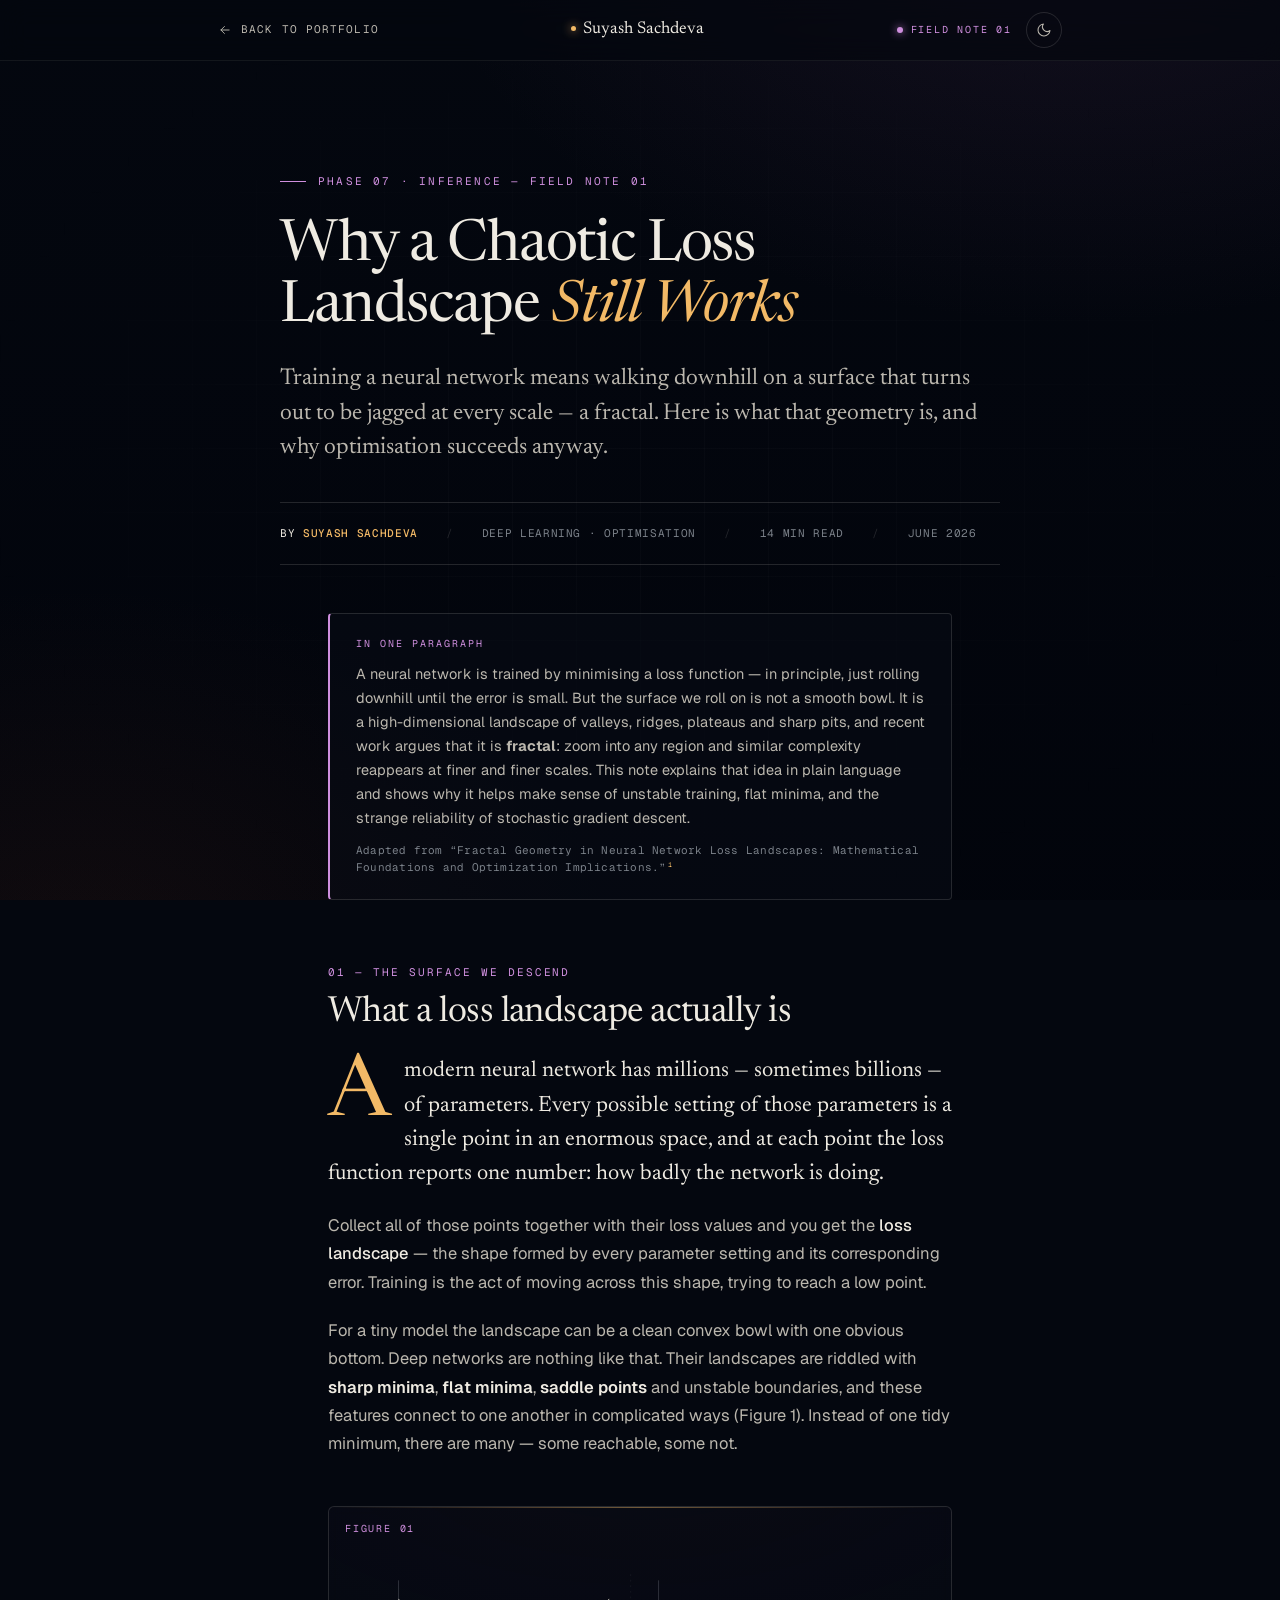
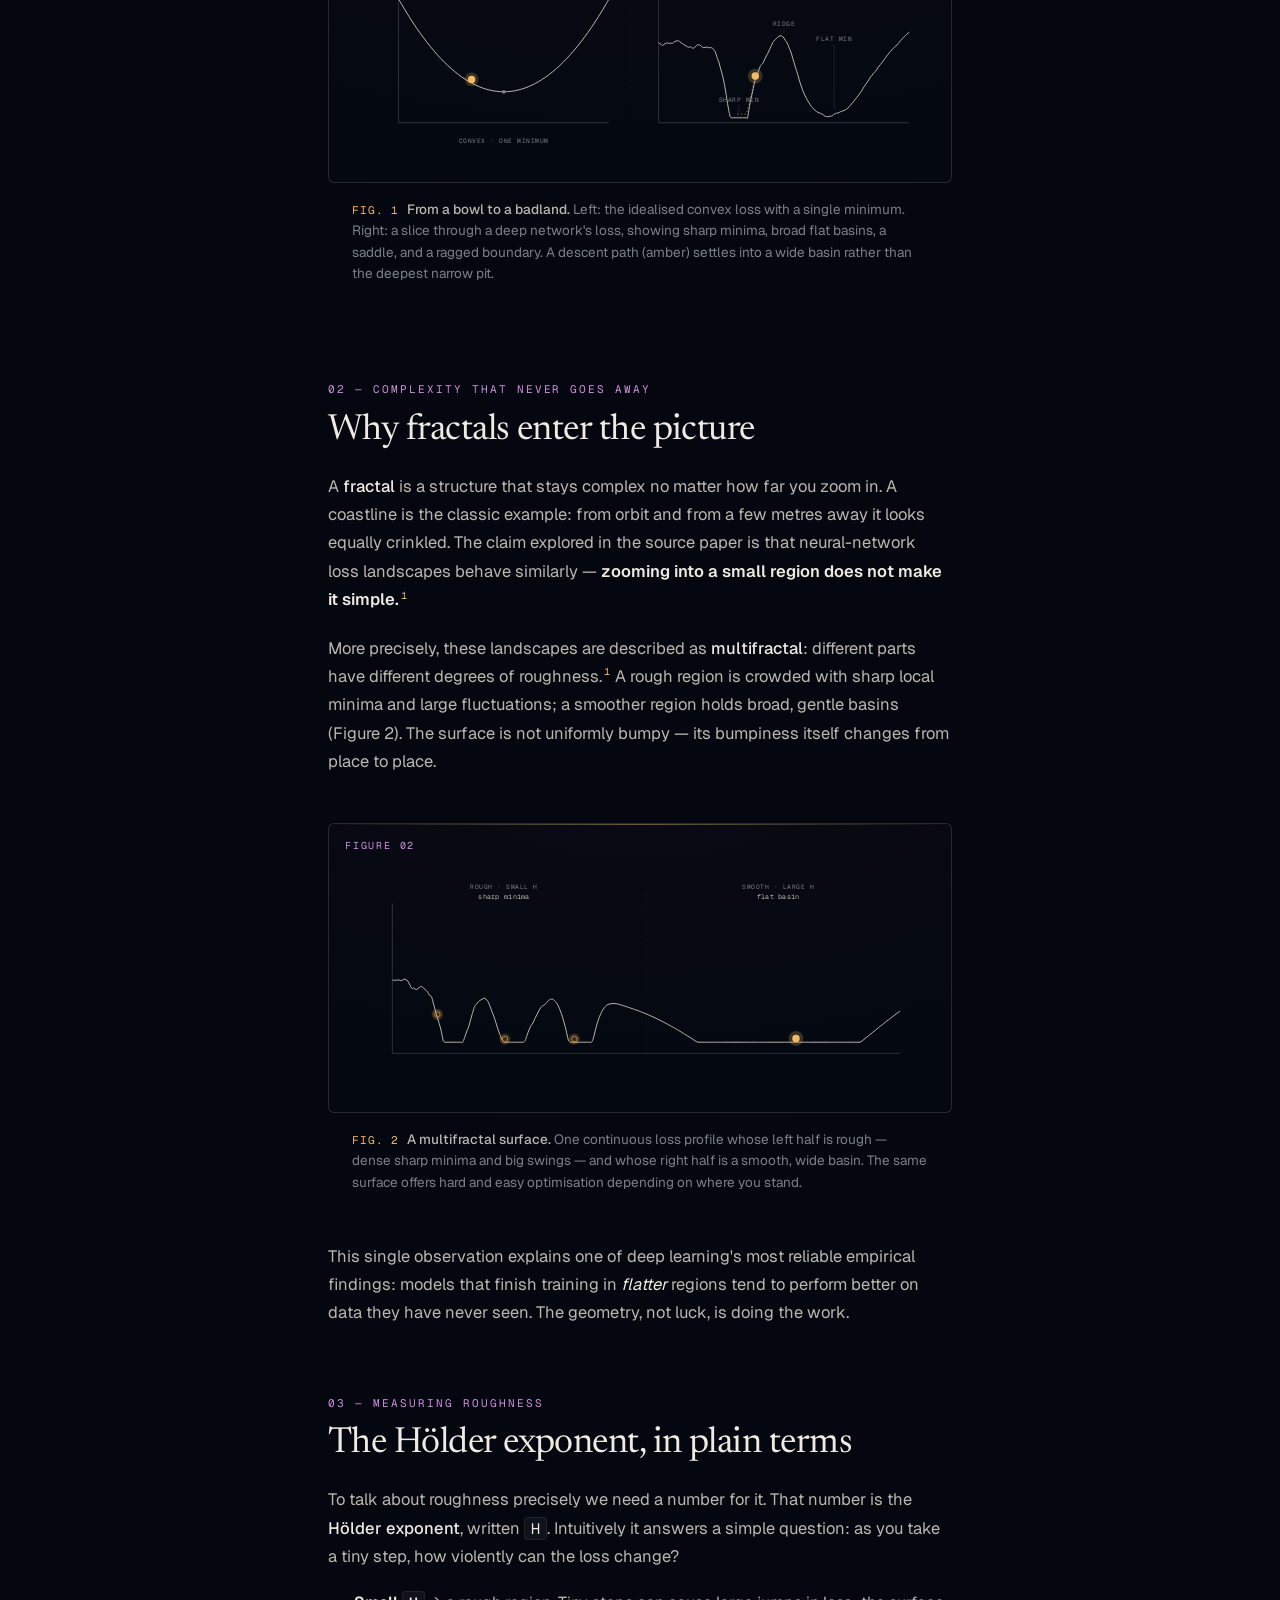
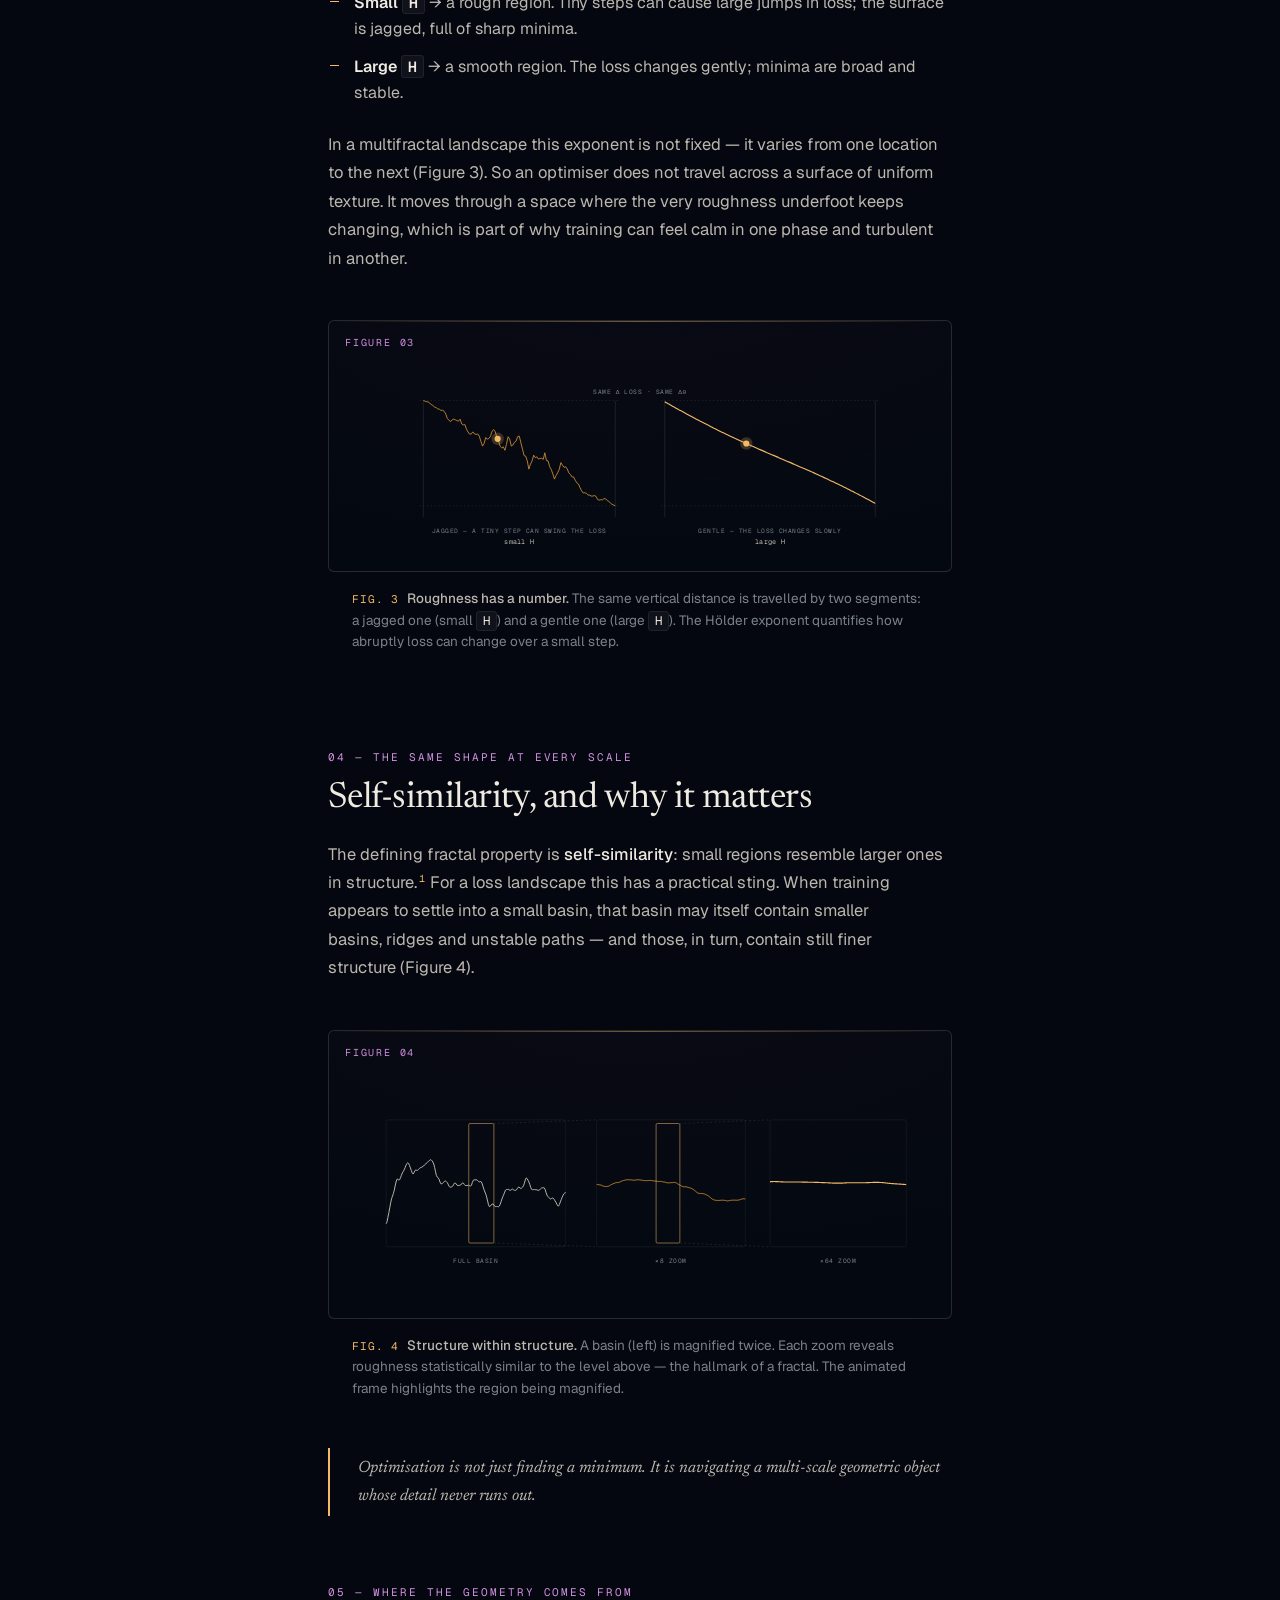
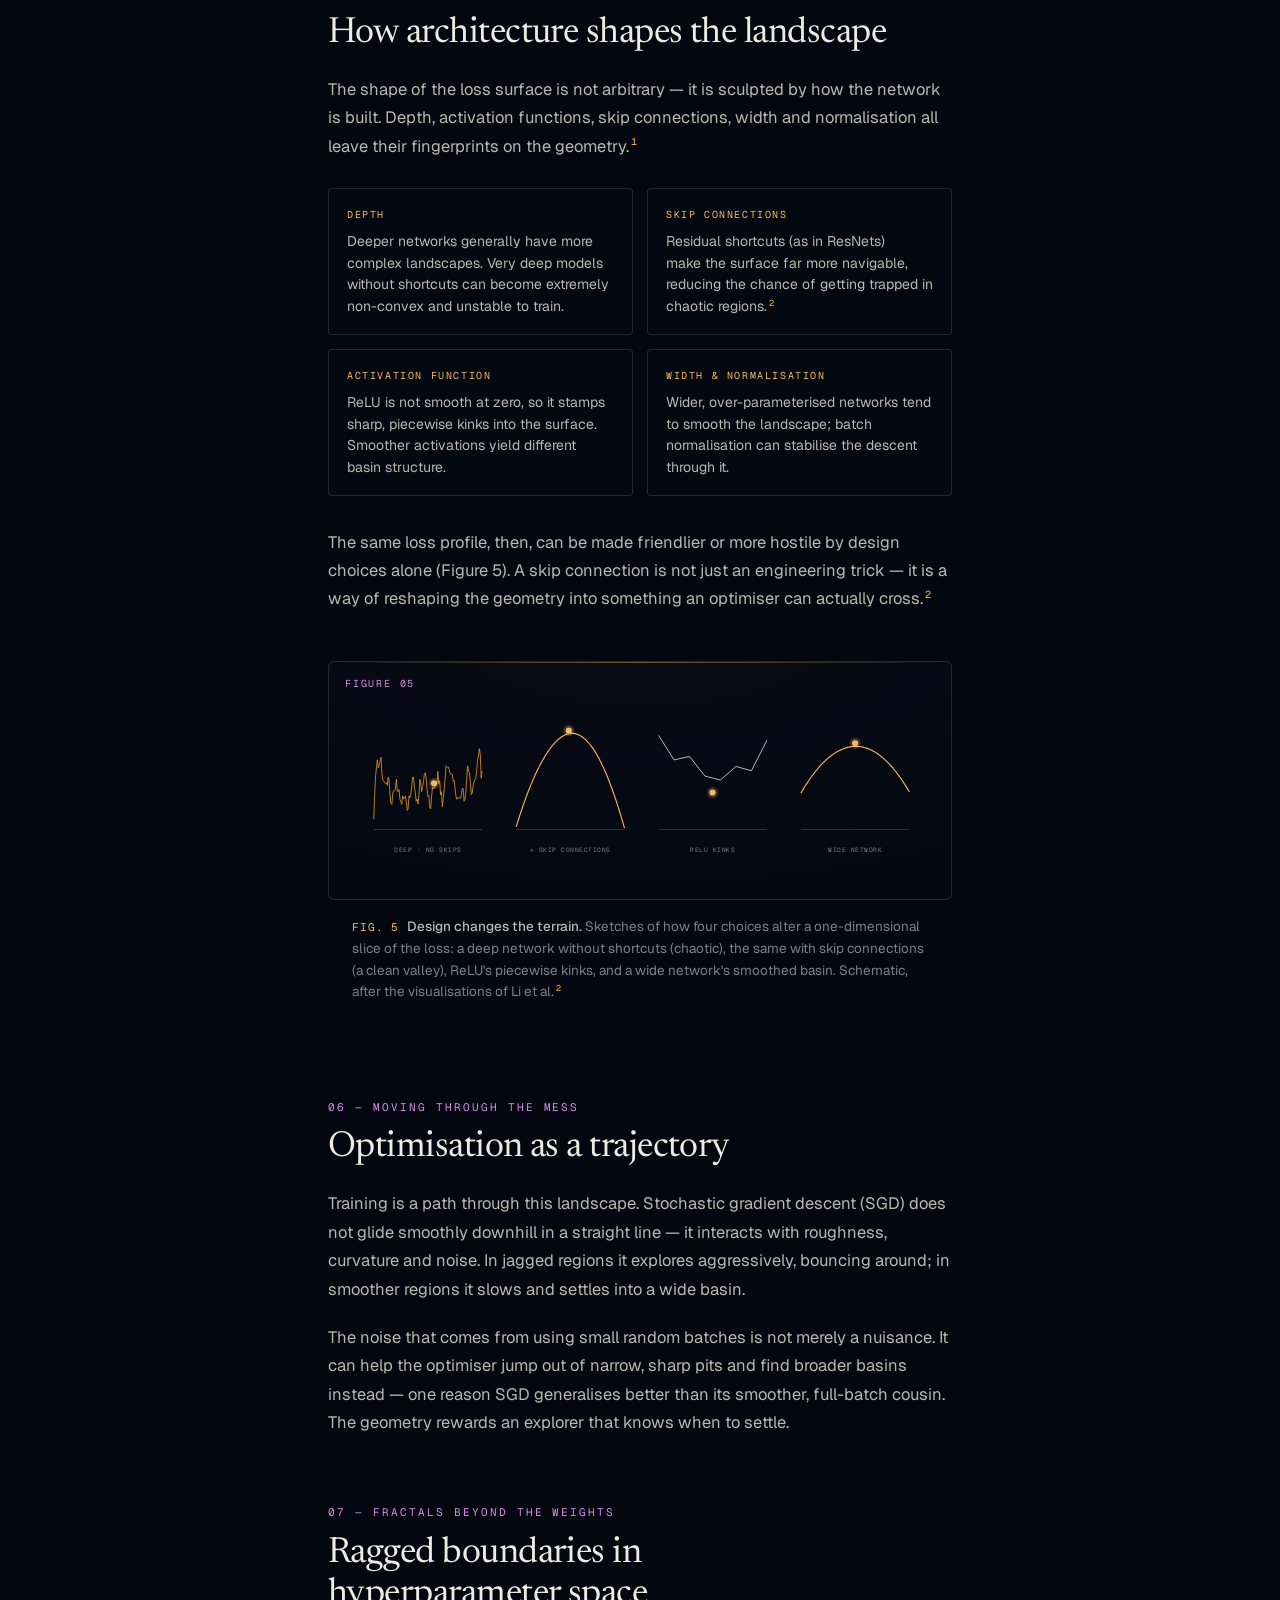
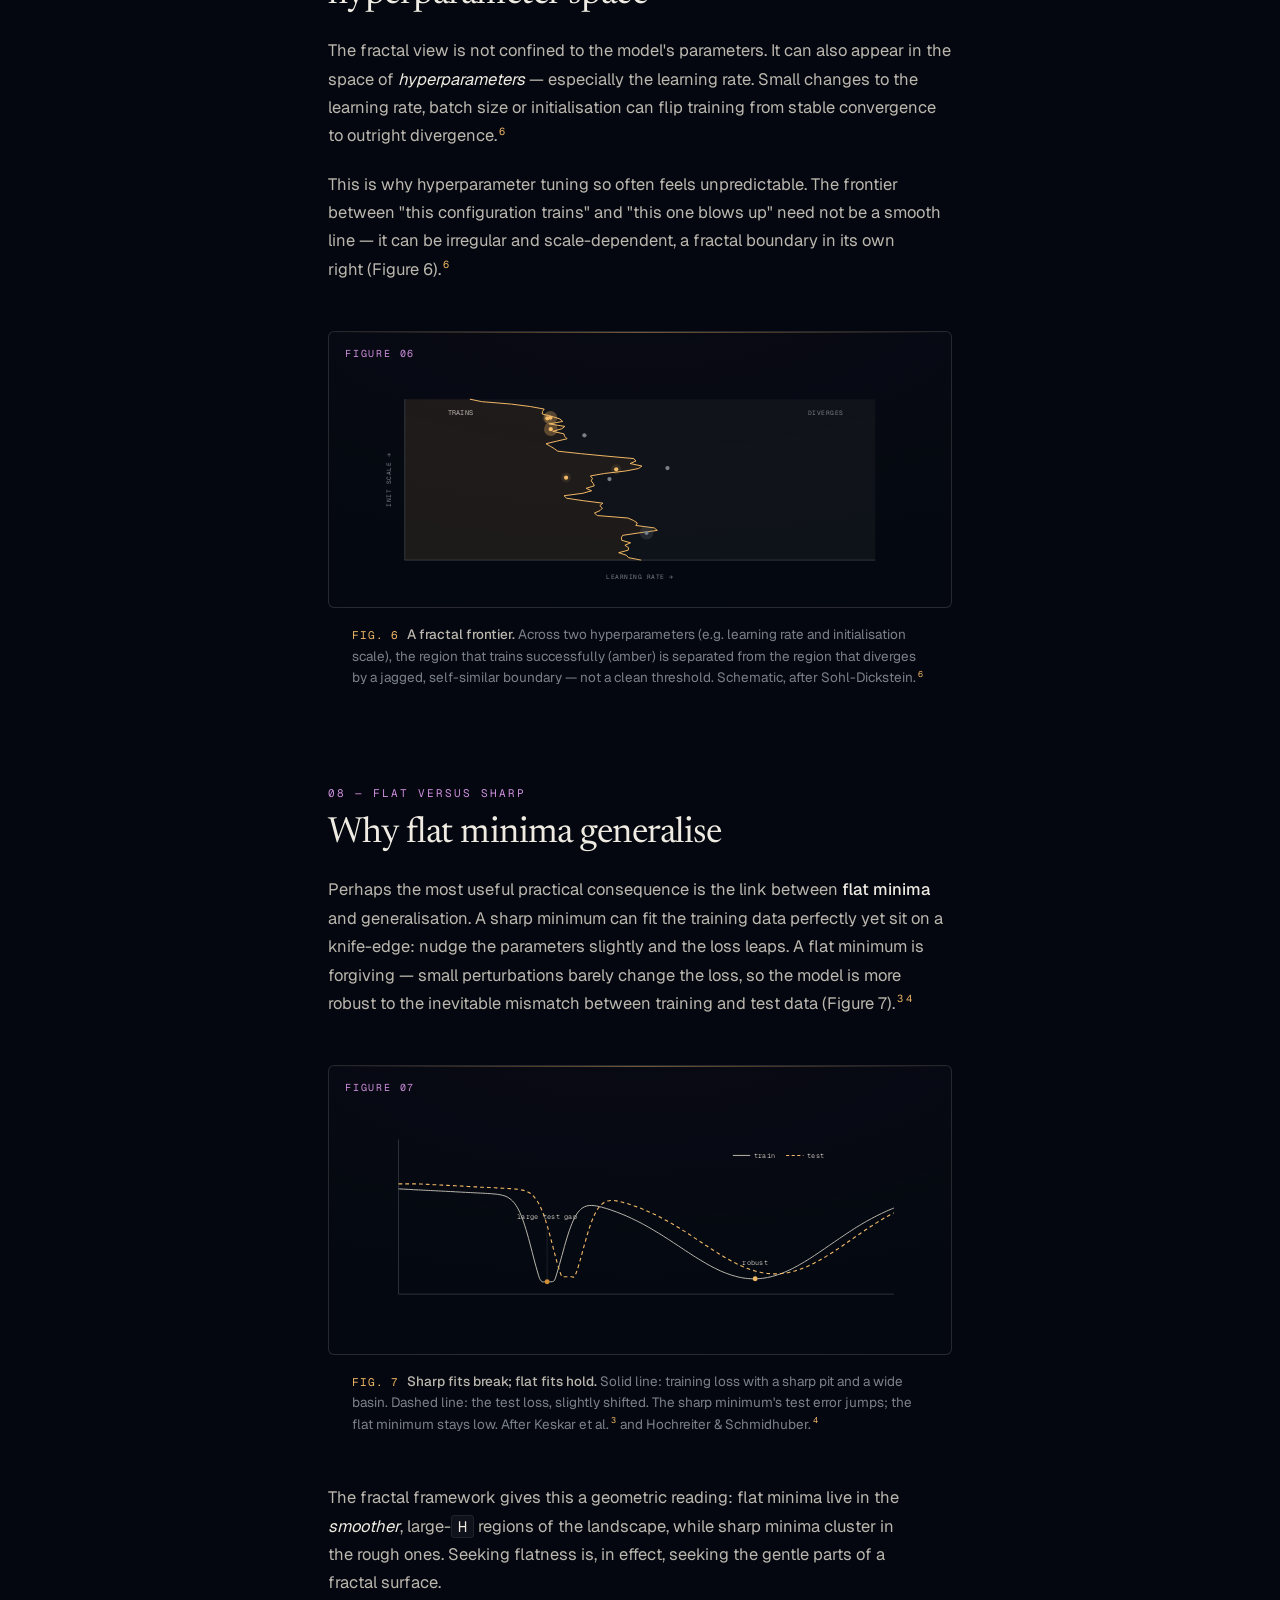
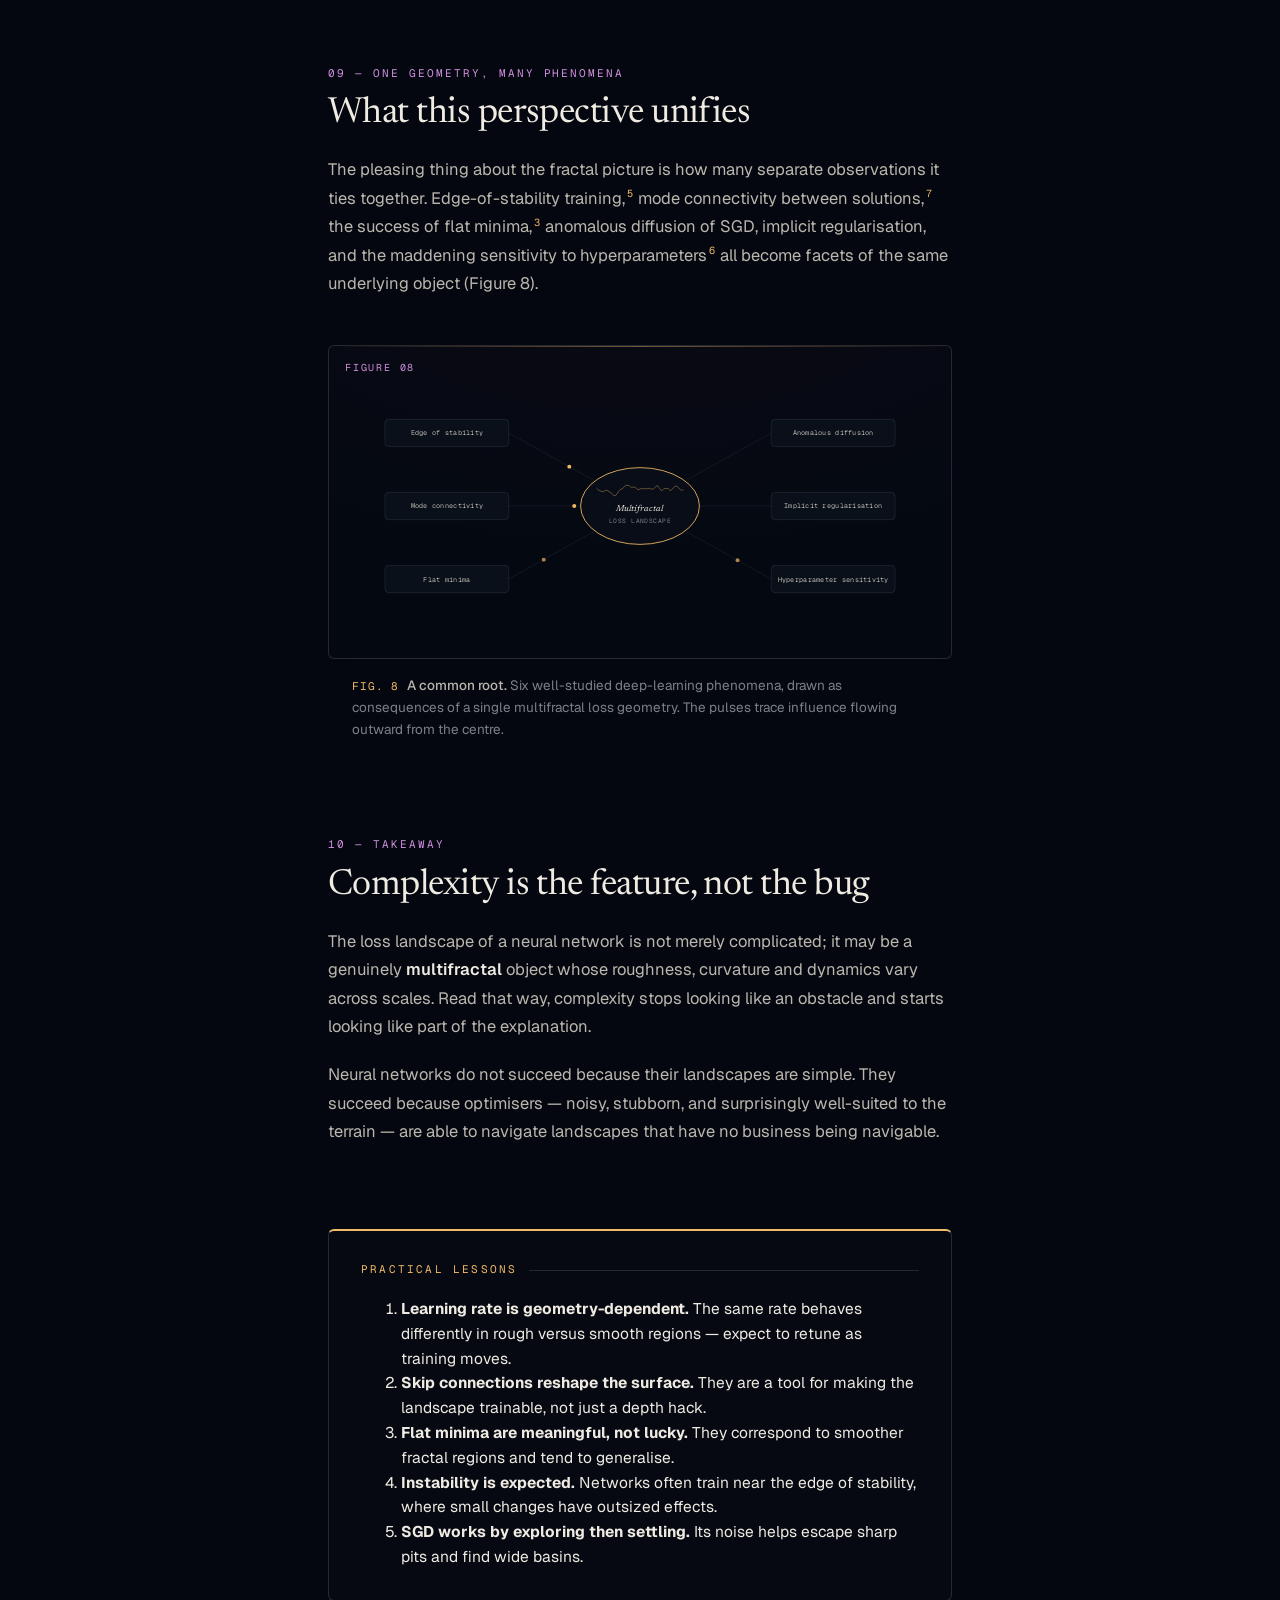
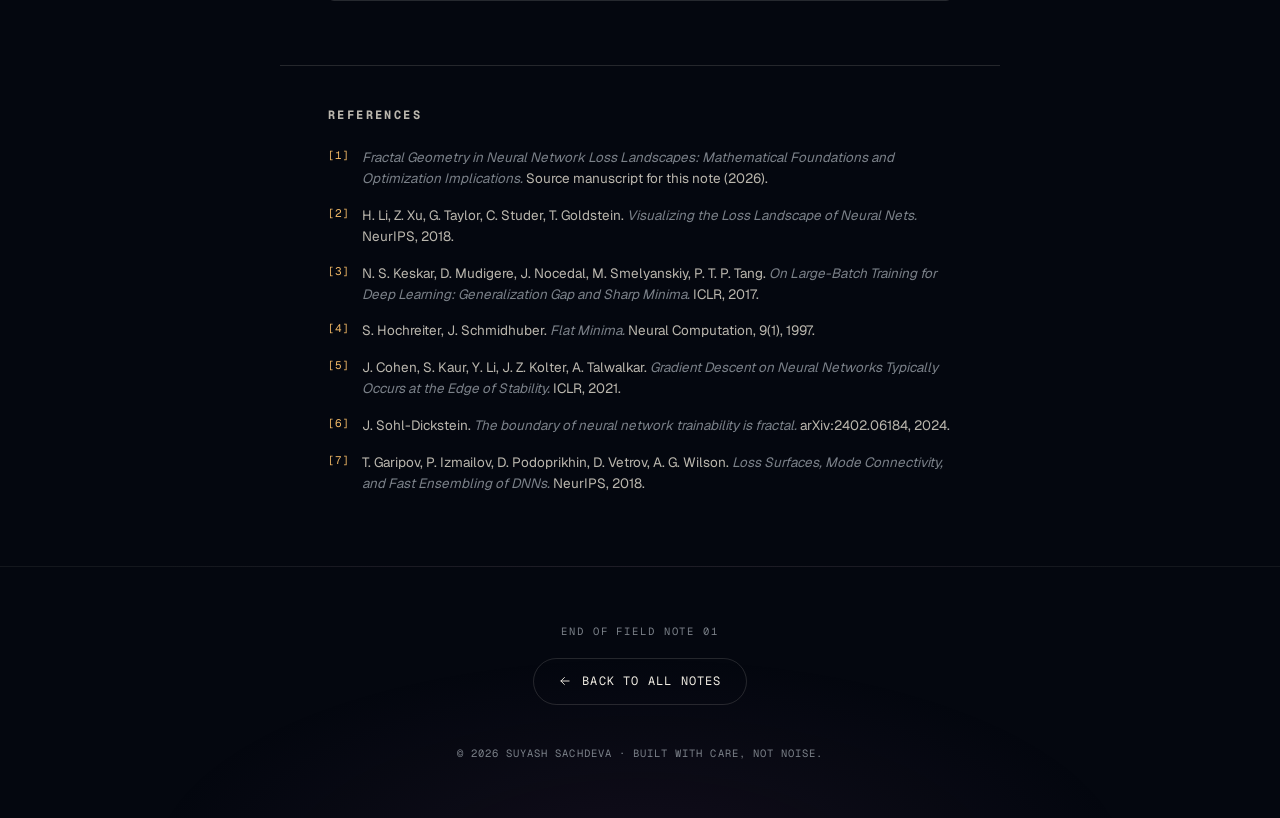
==== commit 867b066e: "Add files via upload" ====
--- a/blog/fractal-loss-landscapes.html
+++ b/blog/fractal-loss-landscapes.html
@@ -4,25 +4,320 @@
 <meta charset="utf-8" />
 <meta name="viewport" content="width=device-width,initial-scale=1" />
 <title>Why a Chaotic Loss Landscape Still Works — Field Notes</title>
+<script>
+  (function () {
+    try {
+      var t = localStorage.getItem('theme');
+      if (t !== 'light' && t !== 'dark') t = 'dark';
+      document.documentElement.setAttribute('data-theme', t);
+    } catch (e) { document.documentElement.setAttribute('data-theme', 'dark'); }
+  })();
+</script>
 <meta name="description" content="A plain-language tour of fractal and multifractal geometry in neural-network loss landscapes: roughness, flat minima, the edge of stability, and why SGD navigates the mess so well." />
 <link rel="preconnect" href="https://fonts.googleapis.com" />
 <link rel="preconnect" href="https://fonts.gstatic.com" crossorigin />
-<link href="https://fonts.googleapis.com/css2?family=Newsreader:ital,opsz,wght@0,6..72,400;0,6..72,500;1,6..72,400;1,6..72,500&family=Geist:wght@400;500;600&family=Geist+Mono:wght@400;500&display=swap" rel="stylesheet" />
+<link href="https://fonts.googleapis.com/css2?family=Newsreader:ital,opsz,wght@0,6..72,400;0,6..72,500;1,6..72,400;1,6..72,500&family=Geist:wght@400;500;600&family=Geist+Mono:wght@400;500&display=swap" rel="stylesheet" media="print" onload="this.media='all'" />
+<noscript><link href="https://fonts.googleapis.com/css2?family=Newsreader:ital,opsz,wght@0,6..72,400;0,6..72,500;1,6..72,400;1,6..72,500&family=Geist:wght@400;500;600&family=Geist+Mono:wght@400;500&display=swap" rel="stylesheet" /></noscript>
 <link rel="stylesheet" href="blog.css" />
+<style>
+  /* ── PRE-REACT LOADER ── inlined so it paints on first byte ───────── */
+  :root {
+    --ld-bg:     oklch(13% 0.02 260);
+    --ld-ink:    oklch(94% 0.012 85);
+    --ld-mute:   oklch(60% 0.014 260);
+    --ld-accent: oklch(82% 0.12 75);
+    --ld-line:   oklch(94% 0.012 85 / 0.16);
+  }
+  #loader {
+    position: fixed;
+    inset: 0;
+    z-index: 9999;
+    background: radial-gradient(ellipse at 50% 45%, oklch(16% 0.022 260) 0%, oklch(11% 0.02 260) 70%);
+    display: grid;
+    place-items: center;
+    transition: opacity .55s ease, visibility .55s;
+    font-family: "Geist Mono", ui-monospace, "SF Mono", Menlo, monospace;
+    color: var(--ld-ink);
+  }
+  #loader.hide { opacity: 0; visibility: hidden; pointer-events: none; }
+  .ld-stack { display: flex; flex-direction: column; align-items: center; gap: 32px; }
+  .ld-nn {
+    width: 240px;
+    height: 144px;
+    overflow: visible;
+  }
+  .ld-nn .ld-edge {
+    stroke: var(--ld-line);
+    stroke-width: 1;
+    fill: none;
+  }
+  .ld-nn .ld-edge.lit {
+    stroke: var(--ld-accent);
+    stroke-opacity: 0.85;
+    stroke-width: 1.3;
+    filter: drop-shadow(0 0 4px var(--ld-accent));
+  }
+  .ld-nn .ld-node {
+    fill: var(--ld-bg);
+    stroke: oklch(70% 0.02 260);
+    stroke-width: 1;
+  }
+  .ld-nn .ld-node.lit {
+    fill: var(--ld-accent);
+    stroke: var(--ld-accent);
+    filter: drop-shadow(0 0 8px var(--ld-accent));
+  }
+  .ld-nn .ld-wave {
+    stroke: var(--ld-accent);
+    stroke-width: 1.2;
+    opacity: 0;
+  }
+  .ld-nn .ld-wave.on {
+    opacity: 0.6;
+  }
+  .ld-nn .ld-wave-glow {
+    stroke: var(--ld-accent);
+    stroke-width: 14;
+    opacity: 0;
+  }
+  .ld-nn .ld-wave-glow.on {
+    opacity: 0.16;
+  }
+
+  /* L0 nodes light on tick 0, L1 on tick 1, L2 on tick 2 (cycle of 3) */
+  /* edges L0→L1 light at ticks 0–1; L1→L2 at ticks 1–2 */
+  .ld-nn[data-t="0"] .ld-node.l0,
+  .ld-nn[data-t="1"] .ld-node.l1,
+  .ld-nn[data-t="2"] .ld-node.l2 { animation: ld-pop 0.6s ease-out; }
+  @keyframes ld-pop {
+    0%   { fill: var(--ld-bg);     stroke: oklch(70% 0.02 260); transform: scale(1); }
+    25%  { fill: var(--ld-accent); stroke: var(--ld-accent);    transform: scale(1.35); }
+    100% { fill: var(--ld-bg);     stroke: oklch(70% 0.02 260); transform: scale(1); }
+  }
+  .ld-nn .ld-node { transform-origin: center; transform-box: fill-box; transition: fill .2s, stroke .2s; }
+
+  .ld-meta {
+    display: flex;
+    flex-direction: column;
+    align-items: center;
+    gap: 14px;
+    min-width: 280px;
+  }
+  .ld-title {
+    font-size: 11px;
+    letter-spacing: 0.32em;
+    text-transform: uppercase;
+    color: var(--ld-accent);
+    display: inline-flex;
+    align-items: center;
+    gap: 12px;
+  }
+  .ld-title::before,
+  .ld-title::after {
+    content: "";
+    width: 24px;
+    height: 1px;
+    background: var(--ld-accent);
+    opacity: 0.7;
+  }
+  .ld-bar {
+    width: 240px;
+    height: 1px;
+    background: var(--ld-line);
+    position: relative;
+    overflow: hidden;
+  }
+  .ld-bar::before {
+    content: "";
+    position: absolute;
+    top: 0; left: -40%;
+    width: 40%;
+    height: 100%;
+    background: linear-gradient(90deg, transparent, var(--ld-accent), transparent);
+    animation: ld-sweep 1.6s ease-in-out infinite;
+  }
+  @keyframes ld-sweep {
+    0%   { left: -40%; }
+    100% { left: 100%; }
+  }
+  .ld-status {
+    font-size: 10.5px;
+    letter-spacing: 0.18em;
+    text-transform: uppercase;
+    color: var(--ld-mute);
+    min-height: 14px;
+    text-align: center;
+  }
+  .ld-status .ld-dots::after {
+    content: "";
+    display: inline-block;
+    width: 1em;
+    text-align: left;
+    animation: ld-dots 1.4s steps(4, end) infinite;
+  }
+  @keyframes ld-dots {
+    0%   { content: ""; }
+    25%  { content: "."; }
+    50%  { content: ".."; }
+    75%  { content: "..."; }
+  }
+  .ld-sig {
+    font-family: "Newsreader", Georgia, serif;
+    font-size: 13px;
+    font-style: italic;
+    color: var(--ld-mute);
+    letter-spacing: 0.01em;
+    margin-top: -6px;
+    opacity: 0.7;
+  }
+</style>
 </head>
 <body>
+<div id="loader" role="status" aria-label="Loading portfolio">
+    <div class="ld-stack">
+      <svg class="ld-nn" data-t="0" viewBox="-100 -60 200 120" aria-hidden="true">
+        <!-- wavefront glow & line -->
+        <line class="ld-wave-glow" x1="0" y1="-50" x2="0" y2="50" data-wave-glow="1"/>
+        <line class="ld-wave"      x1="0" y1="-46" x2="0" y2="46" data-wave="1"/>
+        <!-- edges L0 → L1 -->
+        <g class="ld-edges">
+          <line class="ld-edge" data-e="01" x1="-60" y1="-32" x2="0" y2="-16"/>
+          <line class="ld-edge" data-e="01" x1="-60" y1="-32" x2="0" y2="16"/>
+          <line class="ld-edge" data-e="01" x1="-60" y1="0"   x2="0" y2="-16"/>
+          <line class="ld-edge" data-e="01" x1="-60" y1="0"   x2="0" y2="16"/>
+          <line class="ld-edge" data-e="01" x1="-60" y1="32"  x2="0" y2="-16"/>
+          <line class="ld-edge" data-e="01" x1="-60" y1="32"  x2="0" y2="16"/>
+          <!-- edges L1 → L2 -->
+          <line class="ld-edge" data-e="12" x1="0" y1="-16" x2="60" y2="-32"/>
+          <line class="ld-edge" data-e="12" x1="0" y1="-16" x2="60" y2="0"/>
+          <line class="ld-edge" data-e="12" x1="0" y1="-16" x2="60" y2="32"/>
+          <line class="ld-edge" data-e="12" x1="0" y1="16"  x2="60" y2="-32"/>
+          <line class="ld-edge" data-e="12" x1="0" y1="16"  x2="60" y2="0"/>
+          <line class="ld-edge" data-e="12" x1="0" y1="16"  x2="60" y2="32"/>
+        </g>
+        <!-- nodes -->
+        <g class="ld-nodes">
+          <circle class="ld-node l0" cx="-60" cy="-32" r="5"/>
+          <circle class="ld-node l0" cx="-60" cy="0"   r="5"/>
+          <circle class="ld-node l0" cx="-60" cy="32"  r="5"/>
+          <circle class="ld-node l1" cx="0"   cy="-16" r="5"/>
+          <circle class="ld-node l1" cx="0"   cy="16"  r="5"/>
+          <circle class="ld-node l2" cx="60"  cy="-32" r="5"/>
+          <circle class="ld-node l2" cx="60"  cy="0"   r="5"/>
+          <circle class="ld-node l2" cx="60"  cy="32"  r="5"/>
+        </g>
+        <!-- layer labels -->
+        <text x="-60" y="56" text-anchor="middle"
+              font-family="Geist Mono, monospace" font-size="6.5"
+              letter-spacing="0.22em" fill="oklch(60% 0.014 260)">INPUT</text>
+        <text x="0"   y="56" text-anchor="middle"
+              font-family="Geist Mono, monospace" font-size="6.5"
+              letter-spacing="0.22em" fill="oklch(60% 0.014 260)">HIDDEN</text>
+        <text x="60"  y="56" text-anchor="middle"
+              font-family="Geist Mono, monospace" font-size="6.5"
+              letter-spacing="0.22em" fill="oklch(60% 0.014 260)">OUTPUT</text>
+      </svg>
+      <div class="ld-meta">
+        <span class="ld-title">Forward pass</span>
+        <span class="ld-bar"><span class="ld-bar-fill"></span></span>
+        <span class="ld-status">Compiling network<span class="ld-dots"></span></span>
+      </div>
+      <span class="ld-sig">loading field note · Suyash Sachdeva</span>
+    </div>
+  </div>
+
+  <script>
+    /* drive the loader's forward-pass animation (pure JS, no React) */
+    (function(){
+      const nn = document.querySelector('.ld-nn');
+      const status = document.querySelector('.ld-status');
+      const waveGlow = nn.querySelector('[data-wave-glow]');
+      const wave     = nn.querySelector('[data-wave]');
+      const edges01 = nn.querySelectorAll('[data-e="01"]');
+      const edges12 = nn.querySelectorAll('[data-e="12"]');
+      const nodesL0 = nn.querySelectorAll('.l0');
+      const nodesL1 = nn.querySelectorAll('.l1');
+      const nodesL2 = nn.querySelectorAll('.l2');
+      const layers = [-60, 0, 60];
+      const msgs = ['Compiling network', 'Loading weights', 'Warming up', 'Almost there'];
+      let tick = 0;
+      let start = performance.now();
+      const stepMs = 700;       // per-layer dwell
+      const sweepMs = stepMs * 3;
+      let raf;
+      const tickStep = () => {
+        const now = performance.now();
+        const elapsed = (now - start);
+        const t = (elapsed % sweepMs) / sweepMs;     // 0..1 across full sweep
+        const x = -60 + t * 120;
+        wave.setAttribute('x1', x); wave.setAttribute('x2', x);
+        waveGlow.setAttribute('x1', x); waveGlow.setAttribute('x2', x);
+        wave.classList.add('on');
+        waveGlow.classList.add('on');
+        // discrete tick (which layer is hot)
+        const phase = Math.floor(t * 3); // 0,1,2
+        if (phase !== tick) {
+          tick = phase;
+          nn.setAttribute('data-t', String(phase));
+          // light edges based on phase
+          edges01.forEach(e => e.classList.toggle('lit', phase === 0 || phase === 1));
+          edges12.forEach(e => e.classList.toggle('lit', phase === 1 || phase === 2));
+          // light nodes
+          nodesL0.forEach(n => n.classList.toggle('lit', phase === 0));
+          nodesL1.forEach(n => n.classList.toggle('lit', phase === 1));
+          nodesL2.forEach(n => n.classList.toggle('lit', phase === 2));
+          // cycle status text every full sweep
+          if (phase === 0) {
+            const cycle = Math.floor(elapsed / sweepMs);
+            status.firstChild.nodeValue = msgs[cycle % msgs.length];
+          }
+        }
+        raf = requestAnimationFrame(tickStep);
+      };
+      raf = requestAnimationFrame(tickStep);
+      // expose stop fn so we can free the loop after the loader hides
+      window.__loaderStop = () => { cancelAnimationFrame(raf); };
+    })();
+
+    /* hide loader when React app fires app-ready, with a safety timeout */
+    (function(){
+      const ld = document.getElementById('loader');
+      let hidden = false;
+      const hide = () => {
+        if (hidden) return;
+        hidden = true;
+        ld.classList.add('hide');
+        setTimeout(() => {
+          if (window.__loaderStop) window.__loaderStop();
+          ld.remove();
+          // Now kick off the heavy canvas backdrop, after first paint
+          window.dispatchEvent(new CustomEvent('start-cosmos'));
+        }, 600);
+      };
+      if (document.readyState === 'complete') { setTimeout(hide, 650); } else { window.addEventListener('load', function(){ setTimeout(hide, 650); }, { once: true }); }
+      // Safety: hide after 15s no matter what so user is never stuck
+      setTimeout(hide, 15000);
+    })();
+  </script>
+
 <div class="cosmos"></div>
 <div class="progress" id="progress"></div>
 
 <!-- ── top bar ─────────────────────────────────────────────────────── -->
 <header class="topbar">
   <div class="topbar-inner">
-    <a class="back-link" href="../index.html#inference">
+    <a class="back-link" href="../index.html#inference" target="_blank" rel="noopener">
       <svg width="14" height="14" viewBox="0 0 24 24" fill="none" stroke="currentColor" stroke-width="1.6" stroke-linecap="round" stroke-linejoin="round"><path d="M19 12H5"/><path d="m11 18-6-6 6-6"/></svg>
       Back to portfolio
     </a>
-    <a class="topbar-brand" href="../index.html#top"><span class="dot"></span>Suyash Sachdeva</a>
-    <span class="topbar-tag">Field note 01</span>
+    <a class="topbar-brand" href="../index.html#top" target="_blank" rel="noopener"><span class="dot"></span>Suyash Sachdeva</a>
+    <div class="topbar-right">
+      <span class="topbar-tag">Field note 01</span>
+      <button class="theme-toggle" type="button" id="theme-toggle" aria-label="Switch theme" title="Switch theme">
+        <svg class="ico-sun" viewBox="0 0 24 24" fill="none" stroke="currentColor" stroke-width="1.6" stroke-linecap="round" stroke-linejoin="round" aria-hidden="true"><circle cx="12" cy="12" r="4"/><path d="M12 2v2M12 20v2M4.9 4.9l1.4 1.4M17.7 17.7l1.4 1.4M2 12h2M20 12h2M4.9 19.1l1.4-1.4M17.7 6.3l1.4-1.4"/></svg>
+        <svg class="ico-moon" viewBox="0 0 24 24" fill="none" stroke="currentColor" stroke-width="1.6" stroke-linecap="round" stroke-linejoin="round" aria-hidden="true"><path d="M21 12.8A9 9 0 1 1 11.2 3a7 7 0 0 0 9.8 9.8z"/></svg>
+      </button>
+    </div>
   </div>
 </header>
 
@@ -262,7 +557,7 @@
   <footer class="foot">
     <div class="foot-inner">
       <div class="fnote">End of field note 01</div>
-      <a class="foot-back" href="../index.html#inference">
+      <a class="foot-back" href="../index.html#inference" target="_blank" rel="noopener">
         <svg width="14" height="14" viewBox="0 0 24 24" fill="none" stroke="currentColor" stroke-width="1.6" stroke-linecap="round" stroke-linejoin="round"><path d="M19 12H5"/><path d="m11 18-6-6 6-6"/></svg>
         Back to all notes
       </a>
@@ -273,5 +568,18 @@
 </main>
 
 <script src="blog.js"></script>
+<script>
+  /* theme toggle */
+  (function () {
+    var btn = document.getElementById('theme-toggle');
+    if (!btn) return;
+    btn.addEventListener('click', function () {
+      var cur = document.documentElement.getAttribute('data-theme') === 'light' ? 'light' : 'dark';
+      var next = cur === 'light' ? 'dark' : 'light';
+      document.documentElement.setAttribute('data-theme', next);
+      try { localStorage.setItem('theme', next); } catch (e) {}
+    });
+  })();
+</script>
 </body>
 </html>
--- a/blog/blog.css
+++ b/blog/blog.css
@@ -14,8 +14,15 @@
   --line-soft: oklch(94% 0.012 85 / 0.07);
   --accent:    oklch(82% 0.12 75);
   --accent-d:  oklch(70% 0.13 70);
+  --on-accent: oklch(20% 0.04 60);
   /* Inference phase hue (this note lives under Phase 07) */
   --phase:     oklch(74% 0.13 320);
+  /* loader palette */
+  --ld-bg:     oklch(13% 0.02 260);
+  --ld-ink:    oklch(94% 0.012 85);
+  --ld-mute:   oklch(60% 0.014 260);
+  --ld-accent: oklch(82% 0.12 75);
+  --ld-line:   oklch(94% 0.012 85 / 0.16);
   --serif: "Newsreader", "Iowan Old Style", "Palatino Linotype", Georgia, serif;
   --sans:  "Geist", ui-sans-serif, system-ui, sans-serif;
   --mono:  "Geist Mono", ui-monospace, "SF Mono", Menlo, monospace;
@@ -614,3 +621,78 @@
   .reveal { opacity: 1; transform: none; transition: none; }
   * { scroll-behavior: auto; }
 }
+
+/* ─────────────────────────────────────────────────────────────────────
+   LIGHT THEME — matches the portfolio's paper-and-slate light mode.
+   ───────────────────────────────────────────────────────────────────── */
+:root[data-theme="light"] {
+  --bg:        oklch(96.5% 0.006 85);
+  --bg-soft:   oklch(93.5% 0.008 85);
+  --bg-card:   oklch(98.5% 0.004 85);
+  --ink:       oklch(28% 0.022 265);
+  --ink-mute:  oklch(46% 0.022 265);
+  --ink-dim:   oklch(58% 0.02 265);
+  --line:      oklch(28% 0.04 265 / 0.16);
+  --line-soft: oklch(28% 0.04 265 / 0.07);
+  --accent:    oklch(56% 0.15 56);
+  --accent-d:  oklch(48% 0.16 50);
+  --on-accent: oklch(98% 0.01 85);
+  --phase:     oklch(52% 0.16 320);
+  --ld-bg:     oklch(96.5% 0.006 85);
+  --ld-ink:    oklch(28% 0.022 265);
+  --ld-mute:   oklch(50% 0.02 265);
+  --ld-accent: oklch(56% 0.15 56);
+  --ld-line:   oklch(28% 0.04 265 / 0.18);
+}
+:root[data-theme="light"] .cosmos {
+  background:
+    radial-gradient(1100px 720px at 84% -12%, oklch(72% 0.1 320 / 0.16), transparent 60%),
+    radial-gradient(900px 640px at 6% 108%, oklch(78% 0.06 40 / 0.14), transparent 60%),
+    linear-gradient(180deg, oklch(97% 0.006 85) 0%, oklch(94.5% 0.008 85) 100%);
+}
+:root[data-theme="light"] .cosmos::after {
+  background-image:
+    linear-gradient(oklch(28% 0.02 265 / 0.04) 1px, transparent 1px),
+    linear-gradient(90deg, oklch(28% 0.02 265 / 0.04) 1px, transparent 1px);
+}
+:root[data-theme="light"] .topbar     { background: oklch(96.5% 0.006 85 / 0.74); }
+:root[data-theme="light"] .abstract-box,
+:root[data-theme="light"] .takeaways-box { background: oklch(98.5% 0.004 85 / 0.6); }
+:root[data-theme="light"] figure.fig .frame {
+  background:
+    radial-gradient(900px 400px at 50% -20%, oklch(72% 0.08 320 / 0.12), transparent 70%),
+    oklch(99% 0.004 85 / 0.6);
+}
+:root[data-theme="light"] .card { background: oklch(99% 0.004 85 / 0.55); }
+:root[data-theme="light"] .eq {
+  background: oklch(28% 0.04 265 / 0.06);
+  border-color: var(--line-soft);
+}
+:root[data-theme="light"] .foot {
+  background: radial-gradient(700px 300px at 50% 120%, oklch(72% 0.08 320 / 0.16), transparent 70%);
+}
+:root[data-theme="light"] #loader {
+  background: radial-gradient(ellipse at 50% 45%, oklch(98.5% 0.004 85) 0%, oklch(94% 0.008 85) 70%);
+}
+
+/* ── theme toggle (topbar) ─────────────────────────────────────────── */
+.theme-toggle {
+  display: inline-grid;
+  place-items: center;
+  width: 36px; height: 36px;
+  border: 1px solid var(--line);
+  border-radius: 50%;
+  background: transparent;
+  color: var(--ink-mute);
+  cursor: pointer;
+  padding: 0;
+  transition: color .2s, border-color .2s, transform .2s;
+  flex-shrink: 0;
+}
+.theme-toggle:hover { color: var(--accent); border-color: var(--accent); transform: translateY(-1px); }
+.theme-toggle svg { width: 16px; height: 16px; display: block; }
+.theme-toggle .ico-sun  { display: none; }
+.theme-toggle .ico-moon { display: block; }
+:root[data-theme="light"] .theme-toggle .ico-sun  { display: block; }
+:root[data-theme="light"] .theme-toggle .ico-moon { display: none; }
+.topbar-right { display: flex; align-items: center; gap: 14px; }
